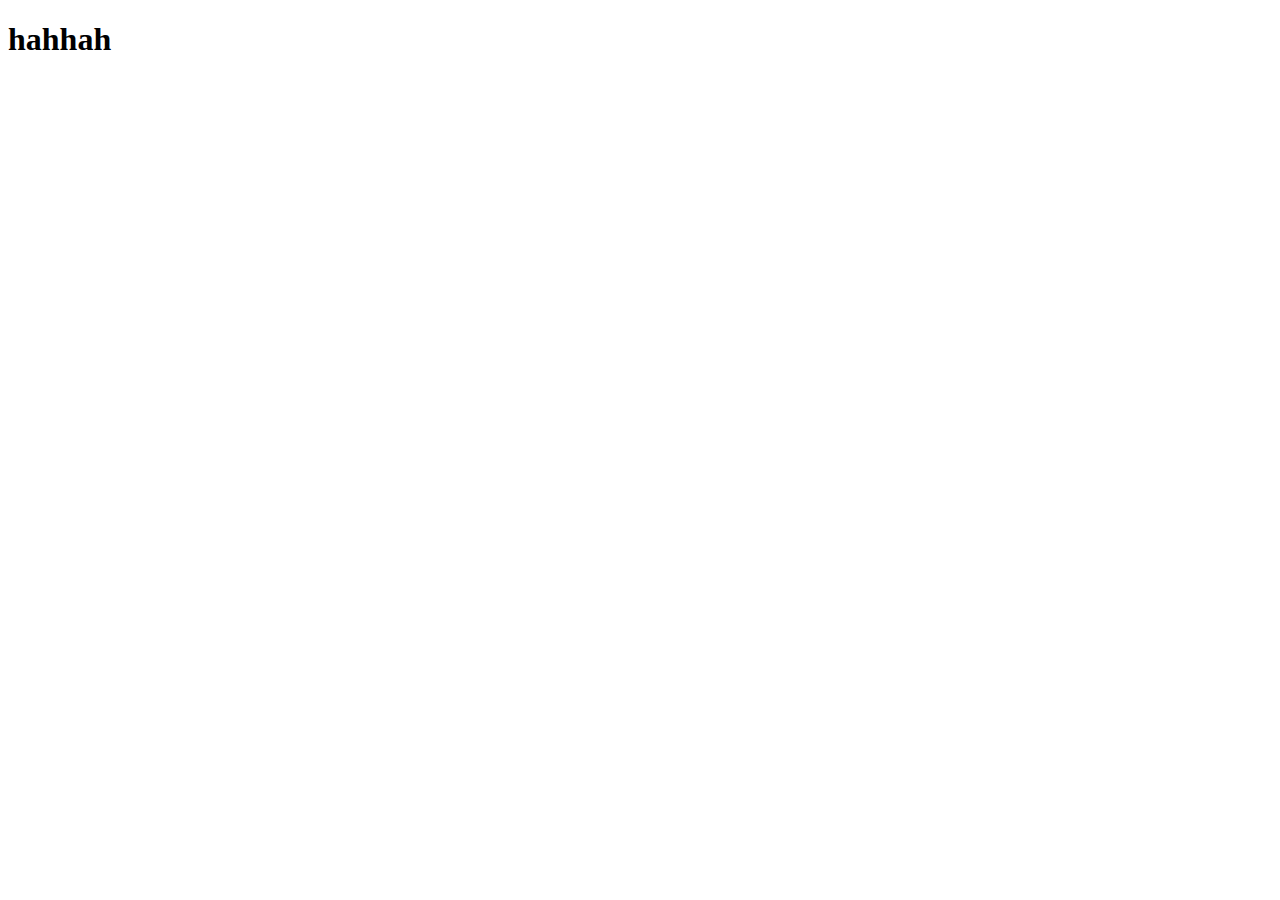
==== home/index.html @ 11b36b68 "完成大事件登录功能一半功能" ====
<!DOCTYPE html>
<html lang="en">
  <head>
    <meta charset="UTF-8" />
    <meta name="viewport" content="width=device-width, initial-scale=1.0" />
    <title>Document</title>
  </head>
  <body>
    <h1>hahhah</h1>
  </body>
</html>
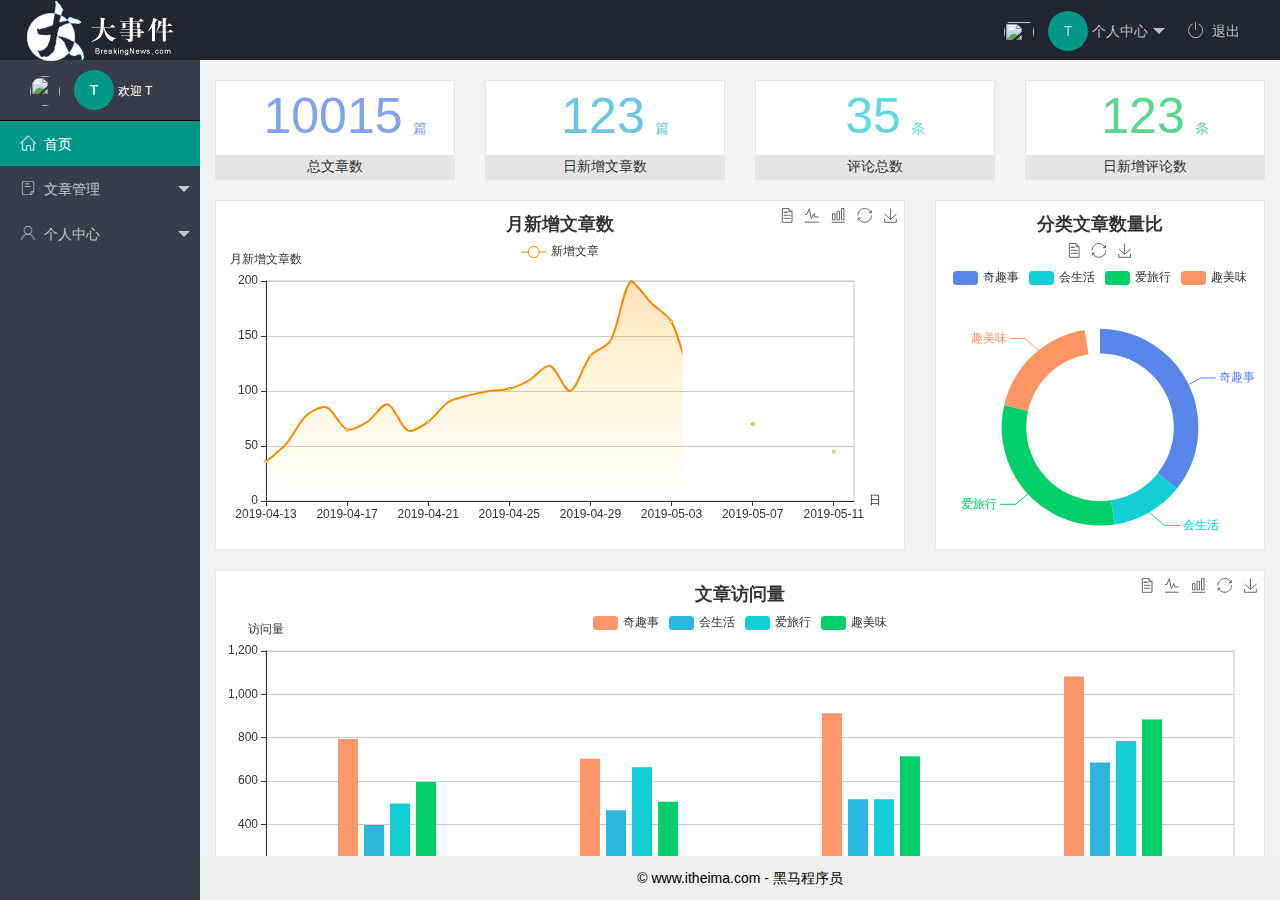
==== commit d4ef65e5: "首页布局完成" ====
--- a/home/index.html
+++ b/home/index.html
@@ -1,11 +1,132 @@
 <!DOCTYPE html>
-<html lang="en">
+<html>
   <head>
-    <meta charset="UTF-8" />
-    <meta name="viewport" content="width=device-width, initial-scale=1.0" />
-    <title>Document</title>
+    <meta charset="utf-8" />
+    <meta
+      name="viewport"
+      content="width=device-width, initial-scale=1, maximum-scale=1"
+    />
+    <title>layout 后台大布局 - Layui</title>
+    <link rel="stylesheet" href="/assets/lib/layui/css/layui.css" />
+    <link rel="stylesheet" href="/assets/fonts/iconfont.css" />
+
+    <link rel="stylesheet" href="/assets/css/index.css" />
   </head>
-  <body>
-    <h1>hahhah</h1>
+  <body class="layui-layout-body">
+    <div class="layui-layout layui-layout-admin">
+      <div class="layui-header">
+        <div class="layui-logo">
+          <img src="/assets/images/logo.png" alt="" />
+        </div>
+        <!-- 头部区域（可配合layui已有的水平导航） -->
+
+        <ul class="layui-nav layui-layout-right">
+          <li class="layui-nav-item">
+            <a href="javascript:;" class="userInfo">
+              <img src="http://t.cn/RCzsdCq" class="layui-nav-img" />
+              <span class="textavatar">T</span>
+              个人中心
+            </a>
+            <dl class="layui-nav-child">
+              <dd><a href="javascript:;">基本资料</a></dd>
+              <dd><a href="javascript:;">更换头像</a></dd>
+              <dd><a href="javascript:;">重置密码</a></dd>
+            </dl>
+          </li>
+          <li class="layui-nav-item">
+            <a href=""><span class="iconfont icon-tuichu"></span>退出</a>
+          </li>
+        </ul>
+      </div>
+
+      <div class="layui-side layui-bg-black">
+        <div class="layui-side-scroll">
+          <!-- 左侧导航区域（可配合layui已有的垂直导航） -->
+          <ul
+            class="layui-nav layui-nav-tree"
+            lay-shrink="all"
+            lay-filter="test"
+          >
+            <div class="userInfo">
+              <img src="http://t.cn/RCzsdCq" class="layui-nav-img" />
+              <span class="textavatar">T</span>
+              <span class="text" id="welcome">欢迎 T</span>
+            </div>
+            <li class="layui-nav-item layui-this">
+              <a href="dashboard.html" target="layBody">
+                <span class="iconfont icon-home"></span>首页</a
+              >
+            </li>
+            <li class="layui-nav-item">
+              <a class="" href="javascript:;">
+                <span class="iconfont icon-16"></span>文章管理</a
+              >
+              <dl class="layui-nav-child">
+                <dd>
+                  <a href="javascript:;"
+                    ><i class="layui-icon layui-icon-app"></i> 文章类别</a
+                  >
+                </dd>
+                <dd>
+                  <a href="javascript:;"
+                    ><i class="layui-icon layui-icon-app"></i> 文章列表</a
+                  >
+                </dd>
+                <dd>
+                  <a href="javascript:;"
+                    ><i class="layui-icon layui-icon-app"></i> 发表文章</a
+                  >
+                </dd>
+              </dl>
+            </li>
+            <li class="layui-nav-item">
+              <a href="javascript:;">
+                <span class="iconfont icon-user"></span>个人中心</a
+              >
+              <dl class="layui-nav-child">
+                <dd>
+                  <a href="javascript:;"
+                    ><i class="layui-icon layui-icon-app"></i>基本资料</a
+                  >
+                </dd>
+                <dd>
+                  <a href="javascript:;"
+                    ><i class="layui-icon layui-icon-app"></i>更换头像</a
+                  >
+                </dd>
+                <dd>
+                  <a href="javascript:;"
+                    ><i class="layui-icon layui-icon-app"></i>重置密码</a
+                  >
+                </dd>
+              </dl>
+            </li>
+          </ul>
+        </div>
+      </div>
+
+      <div class="layui-body">
+        <!-- 内容主体区域 -->
+        <!-- <div style="padding: 15px">内容主体区域</div> -->
+        <iframe
+          width="100%"
+          height="100%"
+          name="layBody"
+          src="/home/dashboard.html"
+          frameborder="0"
+        ></iframe>
+      </div>
+
+      <div class="layui-footer textCenter">
+        <!-- 底部固定区域 -->
+        © www.itheima.com - 黑马程序员
+      </div>
+    </div>
+    <script src="/assets/lib/layui/layui.all.js"></script>
+    <script src="/assets/lib/jquery.js"></script>
+
+    <script src="/assets/js/ajaxConfig.js"></script>
+
+    <script src="/assets/js/index.js"></script>
   </body>
 </html>
--- a/assets/lib/layui/css/layui.css
+++ b/assets/lib/layui/css/layui.css
@@ -0,0 +1,2 @@
+/** layui-v2.5.6 MIT License By https://www.layui.com */
+ .layui-inline,img{display:inline-block;vertical-align:middle}h1,h2,h3,h4,h5,h6{font-weight:400}.layui-edge,.layui-header,.layui-inline,.layui-main{position:relative}.layui-body,.layui-edge,.layui-elip{overflow:hidden}.layui-btn,.layui-edge,.layui-inline,img{vertical-align:middle}.layui-btn,.layui-disabled,.layui-icon,.layui-unselect{-moz-user-select:none;-webkit-user-select:none;-ms-user-select:none}.layui-elip,.layui-form-checkbox span,.layui-form-pane .layui-form-label{text-overflow:ellipsis;white-space:nowrap}.layui-breadcrumb,.layui-tree-btnGroup{visibility:hidden}blockquote,body,button,dd,div,dl,dt,form,h1,h2,h3,h4,h5,h6,input,li,ol,p,pre,td,textarea,th,ul{margin:0;padding:0;-webkit-tap-highlight-color:rgba(0,0,0,0)}a:active,a:hover{outline:0}img{border:none}li{list-style:none}table{border-collapse:collapse;border-spacing:0}h4,h5,h6{font-size:100%}button,input,optgroup,option,select,textarea{font-family:inherit;font-size:inherit;font-style:inherit;font-weight:inherit;outline:0}pre{white-space:pre-wrap;white-space:-moz-pre-wrap;white-space:-pre-wrap;white-space:-o-pre-wrap;word-wrap:break-word}body{line-height:24px;font:14px Helvetica Neue,Helvetica,PingFang SC,Tahoma,Arial,sans-serif}hr{height:1px;margin:10px 0;border:0;clear:both}a{color:#333;text-decoration:none}a:hover{color:#777}a cite{font-style:normal;*cursor:pointer}.layui-border-box,.layui-border-box *{box-sizing:border-box}.layui-box,.layui-box *{box-sizing:content-box}.layui-clear{clear:both;*zoom:1}.layui-clear:after{content:'\20';clear:both;*zoom:1;display:block;height:0}.layui-inline{*display:inline;*zoom:1}.layui-edge{display:inline-block;width:0;height:0;border-width:6px;border-style:dashed;border-color:transparent}.layui-edge-top{top:-4px;border-bottom-color:#999;border-bottom-style:solid}.layui-edge-right{border-left-color:#999;border-left-style:solid}.layui-edge-bottom{top:2px;border-top-color:#999;border-top-style:solid}.layui-edge-left{border-right-color:#999;border-right-style:solid}.layui-disabled,.layui-disabled:hover{color:#d2d2d2!important;cursor:not-allowed!important}.layui-circle{border-radius:100%}.layui-show{display:block!important}.layui-hide{display:none!important}@font-face{font-family:layui-icon;src:url(../font/iconfont.eot?v=256);src:url(../font/iconfont.eot?v=256#iefix) format('embedded-opentype'),url(../font/iconfont.woff2?v=256) format('woff2'),url(../font/iconfont.woff?v=256) format('woff'),url(../font/iconfont.ttf?v=256) format('truetype'),url(../font/iconfont.svg?v=256#layui-icon) format('svg')}.layui-icon{font-family:layui-icon!important;font-size:16px;font-style:normal;-webkit-font-smoothing:antialiased;-moz-osx-font-smoothing:grayscale}.layui-icon-reply-fill:before{content:"\e611"}.layui-icon-set-fill:before{content:"\e614"}.layui-icon-menu-fill:before{content:"\e60f"}.layui-icon-search:before{content:"\e615"}.layui-icon-share:before{content:"\e641"}.layui-icon-set-sm:before{content:"\e620"}.layui-icon-engine:before{content:"\e628"}.layui-icon-close:before{content:"\1006"}.layui-icon-close-fill:before{content:"\1007"}.layui-icon-chart-screen:before{content:"\e629"}.layui-icon-star:before{content:"\e600"}.layui-icon-circle-dot:before{content:"\e617"}.layui-icon-chat:before{content:"\e606"}.layui-icon-release:before{content:"\e609"}.layui-icon-list:before{content:"\e60a"}.layui-icon-chart:before{content:"\e62c"}.layui-icon-ok-circle:before{content:"\1005"}.layui-icon-layim-theme:before{content:"\e61b"}.layui-icon-table:before{content:"\e62d"}.layui-icon-right:before{content:"\e602"}.layui-icon-left:before{content:"\e603"}.layui-icon-cart-simple:before{content:"\e698"}.layui-icon-face-cry:before{content:"\e69c"}.layui-icon-face-smile:before{content:"\e6af"}.layui-icon-survey:before{content:"\e6b2"}.layui-icon-tree:before{content:"\e62e"}.layui-icon-ie:before{content:"\e7bb"}.layui-icon-upload-circle:before{content:"\e62f"}.layui-icon-add-circle:before{content:"\e61f"}.layui-icon-download-circle:before{content:"\e601"}.layui-icon-templeate-1:before{content:"\e630"}.layui-icon-util:before{content:"\e631"}.layui-icon-face-surprised:before{content:"\e664"}.layui-icon-edit:before{content:"\e642"}.layui-icon-speaker:before{content:"\e645"}.layui-icon-down:before{content:"\e61a"}.layui-icon-file:before{content:"\e621"}.layui-icon-layouts:before{content:"\e632"}.layui-icon-rate-half:before{content:"\e6c9"}.layui-icon-add-circle-fine:before{content:"\e608"}.layui-icon-prev-circle:before{content:"\e633"}.layui-icon-read:before{content:"\e705"}.layui-icon-404:before{content:"\e61c"}.layui-icon-carousel:before{content:"\e634"}.layui-icon-help:before{content:"\e607"}.layui-icon-code-circle:before{content:"\e635"}.layui-icon-windows:before{content:"\e67f"}.layui-icon-water:before{content:"\e636"}.layui-icon-username:before{content:"\e66f"}.layui-icon-find-fill:before{content:"\e670"}.layui-icon-about:before{content:"\e60b"}.layui-icon-location:before{content:"\e715"}.layui-icon-up:before{content:"\e619"}.layui-icon-pause:before{content:"\e651"}.layui-icon-date:before{content:"\e637"}.layui-icon-layim-uploadfile:before{content:"\e61d"}.layui-icon-delete:before{content:"\e640"}.layui-icon-play:before{content:"\e652"}.layui-icon-top:before{content:"\e604"}.layui-icon-firefox:before{content:"\e686"}.layui-icon-friends:before{content:"\e612"}.layui-icon-refresh-3:before{content:"\e9aa"}.layui-icon-ok:before{content:"\e605"}.layui-icon-layer:before{content:"\e638"}.layui-icon-face-smile-fine:before{content:"\e60c"}.layui-icon-dollar:before{content:"\e659"}.layui-icon-group:before{content:"\e613"}.layui-icon-layim-download:before{content:"\e61e"}.layui-icon-picture-fine:before{content:"\e60d"}.layui-icon-link:before{content:"\e64c"}.layui-icon-diamond:before{content:"\e735"}.layui-icon-log:before{content:"\e60e"}.layui-icon-key:before{content:"\e683"}.layui-icon-rate-solid:before{content:"\e67a"}.layui-icon-fonts-del:before{content:"\e64f"}.layui-icon-unlink:before{content:"\e64d"}.layui-icon-fonts-clear:before{content:"\e639"}.layui-icon-triangle-r:before{content:"\e623"}.layui-icon-circle:before{content:"\e63f"}.layui-icon-radio:before{content:"\e643"}.layui-icon-align-center:before{content:"\e647"}.layui-icon-align-right:before{content:"\e648"}.layui-icon-align-left:before{content:"\e649"}.layui-icon-loading-1:before{content:"\e63e"}.layui-icon-return:before{content:"\e65c"}.layui-icon-fonts-strong:before{content:"\e62b"}.layui-icon-upload:before{content:"\e67c"}.layui-icon-dialogue:before{content:"\e63a"}.layui-icon-video:before{content:"\e6ed"}.layui-icon-headset:before{content:"\e6fc"}.layui-icon-cellphone-fine:before{content:"\e63b"}.layui-icon-add-1:before{content:"\e654"}.layui-icon-face-smile-b:before{content:"\e650"}.layui-icon-fonts-html:before{content:"\e64b"}.layui-icon-screen-full:before{content:"\e622"}.layui-icon-form:before{content:"\e63c"}.layui-icon-cart:before{content:"\e657"}.layui-icon-camera-fill:before{content:"\e65d"}.layui-icon-tabs:before{content:"\e62a"}.layui-icon-heart-fill:before{content:"\e68f"}.layui-icon-fonts-code:before{content:"\e64e"}.layui-icon-ios:before{content:"\e680"}.layui-icon-at:before{content:"\e687"}.layui-icon-fire:before{content:"\e756"}.layui-icon-set:before{content:"\e716"}.layui-icon-fonts-u:before{content:"\e646"}.layui-icon-triangle-d:before{content:"\e625"}.layui-icon-tips:before{content:"\e702"}.layui-icon-picture:before{content:"\e64a"}.layui-icon-more-vertical:before{content:"\e671"}.layui-icon-bluetooth:before{content:"\e689"}.layui-icon-flag:before{content:"\e66c"}.layui-icon-loading:before{content:"\e63d"}.layui-icon-fonts-i:before{content:"\e644"}.layui-icon-refresh-1:before{content:"\e666"}.layui-icon-rmb:before{content:"\e65e"}.layui-icon-addition:before{content:"\e624"}.layui-icon-home:before{content:"\e68e"}.layui-icon-time:before{content:"\e68d"}.layui-icon-user:before{content:"\e770"}.layui-icon-notice:before{content:"\e667"}.layui-icon-chrome:before{content:"\e68a"}.layui-icon-edge:before{content:"\e68b"}.layui-icon-login-weibo:before{content:"\e675"}.layui-icon-voice:before{content:"\e688"}.layui-icon-upload-drag:before{content:"\e681"}.layui-icon-login-qq:before{content:"\e676"}.layui-icon-snowflake:before{content:"\e6b1"}.layui-icon-heart:before{content:"\e68c"}.layui-icon-logout:before{content:"\e682"}.layui-icon-file-b:before{content:"\e655"}.layui-icon-template:before{content:"\e663"}.layui-icon-transfer:before{content:"\e691"}.layui-icon-auz:before{content:"\e672"}.layui-icon-console:before{content:"\e665"}.layui-icon-app:before{content:"\e653"}.layui-icon-prev:before{content:"\e65a"}.layui-icon-website:before{content:"\e7ae"}.layui-icon-next:before{content:"\e65b"}.layui-icon-component:before{content:"\e857"}.layui-icon-android:before{content:"\e684"}.layui-icon-more:before{content:"\e65f"}.layui-icon-login-wechat:before{content:"\e677"}.layui-icon-shrink-right:before{content:"\e668"}.layui-icon-spread-left:before{content:"\e66b"}.layui-icon-camera:before{content:"\e660"}.layui-icon-note:before{content:"\e66e"}.layui-icon-refresh:before{content:"\e669"}.layui-icon-female:before{content:"\e661"}.layui-icon-male:before{content:"\e662"}.layui-icon-screen-restore:before{content:"\e758"}.layui-icon-password:before{content:"\e673"}.layui-icon-senior:before{content:"\e674"}.layui-icon-theme:before{content:"\e66a"}.layui-icon-tread:before{content:"\e6c5"}.layui-icon-praise:before{content:"\e6c6"}.layui-icon-star-fill:before{content:"\e658"}.layui-icon-rate:before{content:"\e67b"}.layui-icon-template-1:before{content:"\e656"}.layui-icon-vercode:before{content:"\e679"}.layui-icon-service:before{content:"\e626"}.layui-icon-cellphone:before{content:"\e678"}.layui-icon-print:before{content:"\e66d"}.layui-icon-cols:before{content:"\e610"}.layui-icon-wifi:before{content:"\e7e0"}.layui-icon-export:before{content:"\e67d"}.layui-icon-rss:before{content:"\e808"}.layui-icon-slider:before{content:"\e714"}.layui-icon-email:before{content:"\e618"}.layui-icon-subtraction:before{content:"\e67e"}.layui-icon-mike:before{content:"\e6dc"}.layui-icon-light:before{content:"\e748"}.layui-icon-gift:before{content:"\e627"}.layui-icon-mute:before{content:"\e685"}.layui-icon-reduce-circle:before{content:"\e616"}.layui-icon-music:before{content:"\e690"}.layui-main{width:1140px;margin:0 auto}.layui-header{z-index:1000;height:60px}.layui-header a:hover{transition:all .5s;-webkit-transition:all .5s}.layui-side{position:fixed;left:0;top:0;bottom:0;z-index:999;width:200px;overflow-x:hidden}.layui-side-scroll{position:relative;width:220px;height:100%;overflow-x:hidden}.layui-body{position:absolute;left:200px;right:0;top:0;bottom:0;z-index:998;width:auto;overflow-y:auto;box-sizing:border-box}.layui-layout-body{overflow:hidden}.layui-layout-admin .layui-header{background-color:#23262E}.layui-layout-admin .layui-side{top:60px;width:200px;overflow-x:hidden}.layui-layout-admin .layui-body{position:fixed;top:60px;bottom:44px}.layui-layout-admin .layui-main{width:auto;margin:0 15px}.layui-layout-admin .layui-footer{position:fixed;left:200px;right:0;bottom:0;height:44px;line-height:44px;padding:0 15px;background-color:#eee}.layui-layout-admin .layui-logo{position:absolute;left:0;top:0;width:200px;height:100%;line-height:60px;text-align:center;color:#009688;font-size:16px}.layui-layout-admin .layui-header .layui-nav{background:0 0}.layui-layout-left{position:absolute!important;left:200px;top:0}.layui-layout-right{position:absolute!important;right:0;top:0}.layui-container{position:relative;margin:0 auto;padding:0 15px;box-sizing:border-box}.layui-fluid{position:relative;margin:0 auto;padding:0 15px}.layui-row:after,.layui-row:before{content:'';display:block;clear:both}.layui-col-lg1,.layui-col-lg10,.layui-col-lg11,.layui-col-lg12,.layui-col-lg2,.layui-col-lg3,.layui-col-lg4,.layui-col-lg5,.layui-col-lg6,.layui-col-lg7,.layui-col-lg8,.layui-col-lg9,.layui-col-md1,.layui-col-md10,.layui-col-md11,.layui-col-md12,.layui-col-md2,.layui-col-md3,.layui-col-md4,.layui-col-md5,.layui-col-md6,.layui-col-md7,.layui-col-md8,.layui-col-md9,.layui-col-sm1,.layui-col-sm10,.layui-col-sm11,.layui-col-sm12,.layui-col-sm2,.layui-col-sm3,.layui-col-sm4,.layui-col-sm5,.layui-col-sm6,.layui-col-sm7,.layui-col-sm8,.layui-col-sm9,.layui-col-xs1,.layui-col-xs10,.layui-col-xs11,.layui-col-xs12,.layui-col-xs2,.layui-col-xs3,.layui-col-xs4,.layui-col-xs5,.layui-col-xs6,.layui-col-xs7,.layui-col-xs8,.layui-col-xs9{position:relative;display:block;box-sizing:border-box}.layui-col-xs1,.layui-col-xs10,.layui-col-xs11,.layui-col-xs12,.layui-col-xs2,.layui-col-xs3,.layui-col-xs4,.layui-col-xs5,.layui-col-xs6,.layui-col-xs7,.layui-col-xs8,.layui-col-xs9{float:left}.layui-col-xs1{width:8.33333333%}.layui-col-xs2{width:16.66666667%}.layui-col-xs3{width:25%}.layui-col-xs4{width:33.33333333%}.layui-col-xs5{width:41.66666667%}.layui-col-xs6{width:50%}.layui-col-xs7{width:58.33333333%}.layui-col-xs8{width:66.66666667%}.layui-col-xs9{width:75%}.layui-col-xs10{width:83.33333333%}.layui-col-xs11{width:91.66666667%}.layui-col-xs12{width:100%}.layui-col-xs-offset1{margin-left:8.33333333%}.layui-col-xs-offset2{margin-left:16.66666667%}.layui-col-xs-offset3{margin-left:25%}.layui-col-xs-offset4{margin-left:33.33333333%}.layui-col-xs-offset5{margin-left:41.66666667%}.layui-col-xs-offset6{margin-left:50%}.layui-col-xs-offset7{margin-left:58.33333333%}.layui-col-xs-offset8{margin-left:66.66666667%}.layui-col-xs-offset9{margin-left:75%}.layui-col-xs-offset10{margin-left:83.33333333%}.layui-col-xs-offset11{margin-left:91.66666667%}.layui-col-xs-offset12{margin-left:100%}@media screen and (max-width:768px){.layui-hide-xs{display:none!important}.layui-show-xs-block{display:block!important}.layui-show-xs-inline{display:inline!important}.layui-show-xs-inline-block{display:inline-block!important}}@media screen and (min-width:768px){.layui-container{width:750px}.layui-hide-sm{display:none!important}.layui-show-sm-block{display:block!important}.layui-show-sm-inline{display:inline!important}.layui-show-sm-inline-block{display:inline-block!important}.layui-col-sm1,.layui-col-sm10,.layui-col-sm11,.layui-col-sm12,.layui-col-sm2,.layui-col-sm3,.layui-col-sm4,.layui-col-sm5,.layui-col-sm6,.layui-col-sm7,.layui-col-sm8,.layui-col-sm9{float:left}.layui-col-sm1{width:8.33333333%}.layui-col-sm2{width:16.66666667%}.layui-col-sm3{width:25%}.layui-col-sm4{width:33.33333333%}.layui-col-sm5{width:41.66666667%}.layui-col-sm6{width:50%}.layui-col-sm7{width:58.33333333%}.layui-col-sm8{width:66.66666667%}.layui-col-sm9{width:75%}.layui-col-sm10{width:83.33333333%}.layui-col-sm11{width:91.66666667%}.layui-col-sm12{width:100%}.layui-col-sm-offset1{margin-left:8.33333333%}.layui-col-sm-offset2{margin-left:16.66666667%}.layui-col-sm-offset3{margin-left:25%}.layui-col-sm-offset4{margin-left:33.33333333%}.layui-col-sm-offset5{margin-left:41.66666667%}.layui-col-sm-offset6{margin-left:50%}.layui-col-sm-offset7{margin-left:58.33333333%}.layui-col-sm-offset8{margin-left:66.66666667%}.layui-col-sm-offset9{margin-left:75%}.layui-col-sm-offset10{margin-left:83.33333333%}.layui-col-sm-offset11{margin-left:91.66666667%}.layui-col-sm-offset12{margin-left:100%}}@media screen and (min-width:992px){.layui-container{width:970px}.layui-hide-md{display:none!important}.layui-show-md-block{display:block!important}.layui-show-md-inline{display:inline!important}.layui-show-md-inline-block{display:inline-block!important}.layui-col-md1,.layui-col-md10,.layui-col-md11,.layui-col-md12,.layui-col-md2,.layui-col-md3,.layui-col-md4,.layui-col-md5,.layui-col-md6,.layui-col-md7,.layui-col-md8,.layui-col-md9{float:left}.layui-col-md1{width:8.33333333%}.layui-col-md2{width:16.66666667%}.layui-col-md3{width:25%}.layui-col-md4{width:33.33333333%}.layui-col-md5{width:41.66666667%}.layui-col-md6{width:50%}.layui-col-md7{width:58.33333333%}.layui-col-md8{width:66.66666667%}.layui-col-md9{width:75%}.layui-col-md10{width:83.33333333%}.layui-col-md11{width:91.66666667%}.layui-col-md12{width:100%}.layui-col-md-offset1{margin-left:8.33333333%}.layui-col-md-offset2{margin-left:16.66666667%}.layui-col-md-offset3{margin-left:25%}.layui-col-md-offset4{margin-left:33.33333333%}.layui-col-md-offset5{margin-left:41.66666667%}.layui-col-md-offset6{margin-left:50%}.layui-col-md-offset7{margin-left:58.33333333%}.layui-col-md-offset8{margin-left:66.66666667%}.layui-col-md-offset9{margin-left:75%}.layui-col-md-offset10{margin-left:83.33333333%}.layui-col-md-offset11{margin-left:91.66666667%}.layui-col-md-offset12{margin-left:100%}}@media screen and (min-width:1200px){.layui-container{width:1170px}.layui-hide-lg{display:none!important}.layui-show-lg-block{display:block!important}.layui-show-lg-inline{display:inline!important}.layui-show-lg-inline-block{display:inline-block!important}.layui-col-lg1,.layui-col-lg10,.layui-col-lg11,.layui-col-lg12,.layui-col-lg2,.layui-col-lg3,.layui-col-lg4,.layui-col-lg5,.layui-col-lg6,.layui-col-lg7,.layui-col-lg8,.layui-col-lg9{float:left}.layui-col-lg1{width:8.33333333%}.layui-col-lg2{width:16.66666667%}.layui-col-lg3{width:25%}.layui-col-lg4{width:33.33333333%}.layui-col-lg5{width:41.66666667%}.layui-col-lg6{width:50%}.layui-col-lg7{width:58.33333333%}.layui-col-lg8{width:66.66666667%}.layui-col-lg9{width:75%}.layui-col-lg10{width:83.33333333%}.layui-col-lg11{width:91.66666667%}.layui-col-lg12{width:100%}.layui-col-lg-offset1{margin-left:8.33333333%}.layui-col-lg-offset2{margin-left:16.66666667%}.layui-col-lg-offset3{margin-left:25%}.layui-col-lg-offset4{margin-left:33.33333333%}.layui-col-lg-offset5{margin-left:41.66666667%}.layui-col-lg-offset6{margin-left:50%}.layui-col-lg-offset7{margin-left:58.33333333%}.layui-col-lg-offset8{margin-left:66.66666667%}.layui-col-lg-offset9{margin-left:75%}.layui-col-lg-offset10{margin-left:83.33333333%}.layui-col-lg-offset11{margin-left:91.66666667%}.layui-col-lg-offset12{margin-left:100%}}.layui-col-space1{margin:-.5px}.layui-col-space1>*{padding:.5px}.layui-col-space2{margin:-1px}.layui-col-space2>*{padding:1px}.layui-col-space4{margin:-2px}.layui-col-space4>*{padding:2px}.layui-col-space5{margin:-2.5px}.layui-col-space5>*{padding:2.5px}.layui-col-space6{margin:-3px}.layui-col-space6>*{padding:3px}.layui-col-space8{margin:-4px}.layui-col-space8>*{padding:4px}.layui-col-space10{margin:-5px}.layui-col-space10>*{padding:5px}.layui-col-space12{margin:-6px}.layui-col-space12>*{padding:6px}.layui-col-space14{margin:-7px}.layui-col-space14>*{padding:7px}.layui-col-space15{margin:-7.5px}.layui-col-space15>*{padding:7.5px}.layui-col-space16{margin:-8px}.layui-col-space16>*{padding:8px}.layui-col-space18{margin:-9px}.layui-col-space18>*{padding:9px}.layui-col-space20{margin:-10px}.layui-col-space20>*{padding:10px}.layui-col-space22{margin:-11px}.layui-col-space22>*{padding:11px}.layui-col-space24{margin:-12px}.layui-col-space24>*{padding:12px}.layui-col-space25{margin:-12.5px}.layui-col-space25>*{padding:12.5px}.layui-col-space26{margin:-13px}.layui-col-space26>*{padding:13px}.layui-col-space28{margin:-14px}.layui-col-space28>*{padding:14px}.layui-col-space30{margin:-15px}.layui-col-space30>*{padding:15px}.layui-btn,.layui-input,.layui-select,.layui-textarea,.layui-upload-button{outline:0;-webkit-appearance:none;transition:all .3s;-webkit-transition:all .3s;box-sizing:border-box}.layui-elem-quote{margin-bottom:10px;padding:15px;line-height:22px;border-left:5px solid #009688;border-radius:0 2px 2px 0;background-color:#f2f2f2}.layui-quote-nm{border-style:solid;border-width:1px 1px 1px 5px;background:0 0}.layui-elem-field{margin-bottom:10px;padding:0;border-width:1px;border-style:solid}.layui-elem-field legend{margin-left:20px;padding:0 10px;font-size:20px;font-weight:300}.layui-field-title{margin:10px 0 20px;border-width:1px 0 0}.layui-field-box{padding:10px 15px}.layui-field-title .layui-field-box{padding:10px 0}.layui-progress{position:relative;height:6px;border-radius:20px;background-color:#e2e2e2}.layui-progress-bar{position:absolute;left:0;top:0;width:0;max-width:100%;height:6px;border-radius:20px;text-align:right;background-color:#5FB878;transition:all .3s;-webkit-transition:all .3s}.layui-progress-big,.layui-progress-big .layui-progress-bar{height:18px;line-height:18px}.layui-progress-text{position:relative;top:-20px;line-height:18px;font-size:12px;color:#666}.layui-progress-big .layui-progress-text{position:static;padding:0 10px;color:#fff}.layui-collapse{border-width:1px;border-style:solid;border-radius:2px}.layui-colla-content,.layui-colla-item{border-top-width:1px;border-top-style:solid}.layui-colla-item:first-child{border-top:none}.layui-colla-title{position:relative;height:42px;line-height:42px;padding:0 15px 0 35px;color:#333;background-color:#f2f2f2;cursor:pointer;font-size:14px;overflow:hidden}.layui-colla-content{display:none;padding:10px 15px;line-height:22px;color:#666}.layui-colla-icon{position:absolute;left:15px;top:0;font-size:14px}.layui-card{margin-bottom:15px;border-radius:2px;background-color:#fff;box-shadow:0 1px 2px 0 rgba(0,0,0,.05)}.layui-card:last-child{margin-bottom:0}.layui-card-header{position:relative;height:42px;line-height:42px;padding:0 15px;border-bottom:1px solid #f6f6f6;color:#333;border-radius:2px 2px 0 0;font-size:14px}.layui-bg-black,.layui-bg-blue,.layui-bg-cyan,.layui-bg-green,.layui-bg-orange,.layui-bg-red{color:#fff!important}.layui-card-body{position:relative;padding:10px 15px;line-height:24px}.layui-card-body[pad15]{padding:15px}.layui-card-body[pad20]{padding:20px}.layui-card-body .layui-table{margin:5px 0}.layui-card .layui-tab{margin:0}.layui-panel-window{position:relative;padding:15px;border-radius:0;border-top:5px solid #E6E6E6;background-color:#fff}.layui-auxiliar-moving{position:fixed;left:0;right:0;top:0;bottom:0;width:100%;height:100%;background:0 0;z-index:9999999999}.layui-form-label,.layui-form-mid,.layui-form-select,.layui-input-block,.layui-input-inline,.layui-textarea{position:relative}.layui-bg-red{background-color:#FF5722!important}.layui-bg-orange{background-color:#FFB800!important}.layui-bg-green{background-color:#009688!important}.layui-bg-cyan{background-color:#2F4056!important}.layui-bg-blue{background-color:#1E9FFF!important}.layui-bg-black{background-color:#393D49!important}.layui-bg-gray{background-color:#eee!important;color:#666!important}.layui-badge-rim,.layui-colla-content,.layui-colla-item,.layui-collapse,.layui-elem-field,.layui-form-pane .layui-form-item[pane],.layui-form-pane .layui-form-label,.layui-input,.layui-layedit,.layui-layedit-tool,.layui-quote-nm,.layui-select,.layui-tab-bar,.layui-tab-card,.layui-tab-title,.layui-tab-title .layui-this:after,.layui-textarea{border-color:#e6e6e6}.layui-timeline-item:before,hr{background-color:#e6e6e6}.layui-text{line-height:22px;font-size:14px;color:#666}.layui-text h1,.layui-text h2,.layui-text h3{font-weight:500;color:#333}.layui-text h1{font-size:30px}.layui-text h2{font-size:24px}.layui-text h3{font-size:18px}.layui-text a:not(.layui-btn){color:#01AAED}.layui-text a:not(.layui-btn):hover{text-decoration:underline}.layui-text ul{padding:5px 0 5px 15px}.layui-text ul li{margin-top:5px;list-style-type:disc}.layui-text em,.layui-word-aux{color:#999!important;padding:0 5px!important}.layui-btn{display:inline-block;height:38px;line-height:38px;padding:0 18px;background-color:#009688;color:#fff;white-space:nowrap;text-align:center;font-size:14px;border:none;border-radius:2px;cursor:pointer}.layui-btn:hover{opacity:.8;filter:alpha(opacity=80);color:#fff}.layui-btn:active{opacity:1;filter:alpha(opacity=100)}.layui-btn+.layui-btn{margin-left:10px}.layui-btn-container{font-size:0}.layui-btn-container .layui-btn{margin-right:10px;margin-bottom:10px}.layui-btn-container .layui-btn+.layui-btn{margin-left:0}.layui-table .layui-btn-container .layui-btn{margin-bottom:9px}.layui-btn-radius{border-radius:100px}.layui-btn .layui-icon{margin-right:3px;font-size:18px;vertical-align:bottom;vertical-align:middle\9}.layui-btn-primary{border:1px solid #C9C9C9;background-color:#fff;color:#555}.layui-btn-primary:hover{border-color:#009688;color:#333}.layui-btn-normal{background-color:#1E9FFF}.layui-btn-warm{background-color:#FFB800}.layui-btn-danger{background-color:#FF5722}.layui-btn-checked{background-color:#5FB878}.layui-btn-disabled,.layui-btn-disabled:active,.layui-btn-disabled:hover{border:1px solid #e6e6e6;background-color:#FBFBFB;color:#C9C9C9;cursor:not-allowed;opacity:1}.layui-btn-lg{height:44px;line-height:44px;padding:0 25px;font-size:16px}.layui-btn-sm{height:30px;line-height:30px;padding:0 10px;font-size:12px}.layui-btn-sm i{font-size:16px!important}.layui-btn-xs{height:22px;line-height:22px;padding:0 5px;font-size:12px}.layui-btn-xs i{font-size:14px!important}.layui-btn-group{display:inline-block;vertical-align:middle;font-size:0}.layui-btn-group .layui-btn{margin-left:0!important;margin-right:0!important;border-left:1px solid rgba(255,255,255,.5);border-radius:0}.layui-btn-group .layui-btn-primary{border-left:none}.layui-btn-group .layui-btn-primary:hover{border-color:#C9C9C9;color:#009688}.layui-btn-group .layui-btn:first-child{border-left:none;border-radius:2px 0 0 2px}.layui-btn-group .layui-btn-primary:first-child{border-left:1px solid #c9c9c9}.layui-btn-group .layui-btn:last-child{border-radius:0 2px 2px 0}.layui-btn-group .layui-btn+.layui-btn{margin-left:0}.layui-btn-group+.layui-btn-group{margin-left:10px}.layui-btn-fluid{width:100%}.layui-input,.layui-select,.layui-textarea{height:38px;line-height:1.3;line-height:38px\9;border-width:1px;border-style:solid;background-color:#fff;border-radius:2px}.layui-input::-webkit-input-placeholder,.layui-select::-webkit-input-placeholder,.layui-textarea::-webkit-input-placeholder{line-height:1.3}.layui-input,.layui-textarea{display:block;width:100%;padding-left:10px}.layui-input:hover,.layui-textarea:hover{border-color:#D2D2D2!important}.layui-input:focus,.layui-textarea:focus{border-color:#C9C9C9!important}.layui-textarea{min-height:100px;height:auto;line-height:20px;padding:6px 10px;resize:vertical}.layui-select{padding:0 10px}.layui-form input[type=checkbox],.layui-form input[type=radio],.layui-form select{display:none}.layui-form [lay-ignore]{display:initial}.layui-form-item{margin-bottom:15px;clear:both;*zoom:1}.layui-form-item:after{content:'\20';clear:both;*zoom:1;display:block;height:0}.layui-form-label{float:left;display:block;padding:9px 15px;width:80px;font-weight:400;line-height:20px;text-align:right}.layui-form-label-col{display:block;float:none;padding:9px 0;line-height:20px;text-align:left}.layui-form-item .layui-inline{margin-bottom:5px;margin-right:10px}.layui-input-block{margin-left:110px;min-height:36px}.layui-input-inline{display:inline-block;vertical-align:middle}.layui-form-item .layui-input-inline{float:left;width:190px;margin-right:10px}.layui-form-text .layui-input-inline{width:auto}.layui-form-mid{float:left;display:block;padding:9px 0!important;line-height:20px;margin-right:10px}.layui-form-danger+.layui-form-select .layui-input,.layui-form-danger:focus{border-color:#FF5722!important}.layui-form-select .layui-input{padding-right:30px;cursor:pointer}.layui-form-select .layui-edge{position:absolute;right:10px;top:50%;margin-top:-3px;cursor:pointer;border-width:6px;border-top-color:#c2c2c2;border-top-style:solid;transition:all .3s;-webkit-transition:all .3s}.layui-form-select dl{display:none;position:absolute;left:0;top:42px;padding:5px 0;z-index:899;min-width:100%;border:1px solid #d2d2d2;max-height:300px;overflow-y:auto;background-color:#fff;border-radius:2px;box-shadow:0 2px 4px rgba(0,0,0,.12);box-sizing:border-box}.layui-form-select dl dd,.layui-form-select dl dt{padding:0 10px;line-height:36px;white-space:nowrap;overflow:hidden;text-overflow:ellipsis}.layui-form-select dl dt{font-size:12px;color:#999}.layui-form-select dl dd{cursor:pointer}.layui-form-select dl dd:hover{background-color:#f2f2f2;-webkit-transition:.5s all;transition:.5s all}.layui-form-select .layui-select-group dd{padding-left:20px}.layui-form-select dl dd.layui-select-tips{padding-left:10px!important;color:#999}.layui-form-select dl dd.layui-this{background-color:#5FB878;color:#fff}.layui-form-checkbox,.layui-form-select dl dd.layui-disabled{background-color:#fff}.layui-form-selected dl{display:block}.layui-form-checkbox,.layui-form-checkbox *,.layui-form-switch{display:inline-block;vertical-align:middle}.layui-form-selected .layui-edge{margin-top:-9px;-webkit-transform:rotate(180deg);transform:rotate(180deg);margin-top:-3px\9}:root .layui-form-selected .layui-edge{margin-top:-9px\0/IE9}.layui-form-selectup dl{top:auto;bottom:42px}.layui-select-none{margin:5px 0;text-align:center;color:#999}.layui-select-disabled .layui-disabled{border-color:#eee!important}.layui-select-disabled .layui-edge{border-top-color:#d2d2d2}.layui-form-checkbox{position:relative;height:30px;line-height:30px;margin-right:10px;padding-right:30px;cursor:pointer;font-size:0;-webkit-transition:.1s linear;transition:.1s linear;box-sizing:border-box}.layui-form-checkbox span{padding:0 10px;height:100%;font-size:14px;border-radius:2px 0 0 2px;background-color:#d2d2d2;color:#fff;overflow:hidden}.layui-form-checkbox:hover span{background-color:#c2c2c2}.layui-form-checkbox i{position:absolute;right:0;top:0;width:30px;height:28px;border:1px solid #d2d2d2;border-left:none;border-radius:0 2px 2px 0;color:#fff;font-size:20px;text-align:center}.layui-form-checkbox:hover i{border-color:#c2c2c2;color:#c2c2c2}.layui-form-checked,.layui-form-checked:hover{border-color:#5FB878}.layui-form-checked span,.layui-form-checked:hover span{background-color:#5FB878}.layui-form-checked i,.layui-form-checked:hover i{color:#5FB878}.layui-form-item .layui-form-checkbox{margin-top:4px}.layui-form-checkbox[lay-skin=primary]{height:auto!important;line-height:normal!important;min-width:18px;min-height:18px;border:none!important;margin-right:0;padding-left:28px;padding-right:0;background:0 0}.layui-form-checkbox[lay-skin=primary] span{padding-left:0;padding-right:15px;line-height:18px;background:0 0;color:#666}.layui-form-checkbox[lay-skin=primary] i{right:auto;left:0;width:16px;height:16px;line-height:16px;border:1px solid #d2d2d2;font-size:12px;border-radius:2px;background-color:#fff;-webkit-transition:.1s linear;transition:.1s linear}.layui-form-checkbox[lay-skin=primary]:hover i{border-color:#5FB878;color:#fff}.layui-form-checked[lay-skin=primary] i{border-color:#5FB878!important;background-color:#5FB878;color:#fff}.layui-checkbox-disbaled[lay-skin=primary] span{background:0 0!important;color:#c2c2c2}.layui-checkbox-disbaled[lay-skin=primary]:hover i{border-color:#d2d2d2}.layui-form-item .layui-form-checkbox[lay-skin=primary]{margin-top:10px}.layui-form-switch{position:relative;height:22px;line-height:22px;min-width:35px;padding:0 5px;margin-top:8px;border:1px solid #d2d2d2;border-radius:20px;cursor:pointer;background-color:#fff;-webkit-transition:.1s linear;transition:.1s linear}.layui-form-switch i{position:absolute;left:5px;top:3px;width:16px;height:16px;border-radius:20px;background-color:#d2d2d2;-webkit-transition:.1s linear;transition:.1s linear}.layui-form-switch em{position:relative;top:0;width:25px;margin-left:21px;padding:0!important;text-align:center!important;color:#999!important;font-style:normal!important;font-size:12px}.layui-form-onswitch{border-color:#5FB878;background-color:#5FB878}.layui-checkbox-disbaled,.layui-checkbox-disbaled i{border-color:#e2e2e2!important}.layui-form-onswitch i{left:100%;margin-left:-21px;background-color:#fff}.layui-form-onswitch em{margin-left:5px;margin-right:21px;color:#fff!important}.layui-checkbox-disbaled span{background-color:#e2e2e2!important}.layui-checkbox-disbaled:hover i{color:#fff!important}[lay-radio]{display:none}.layui-form-radio,.layui-form-radio *{display:inline-block;vertical-align:middle}.layui-form-radio{line-height:28px;margin:6px 10px 0 0;padding-right:10px;cursor:pointer;font-size:0}.layui-form-radio *{font-size:14px}.layui-form-radio>i{margin-right:8px;font-size:22px;color:#c2c2c2}.layui-form-radio>i:hover,.layui-form-radioed>i{color:#5FB878}.layui-radio-disbaled>i{color:#e2e2e2!important}.layui-form-pane .layui-form-label{width:110px;padding:8px 15px;height:38px;line-height:20px;border-width:1px;border-style:solid;border-radius:2px 0 0 2px;text-align:center;background-color:#FBFBFB;overflow:hidden;box-sizing:border-box}.layui-form-pane .layui-input-inline{margin-left:-1px}.layui-form-pane .layui-input-block{margin-left:110px;left:-1px}.layui-form-pane .layui-input{border-radius:0 2px 2px 0}.layui-form-pane .layui-form-text .layui-form-label{float:none;width:100%;border-radius:2px;box-sizing:border-box;text-align:left}.layui-form-pane .layui-form-text .layui-input-inline{display:block;margin:0;top:-1px;clear:both}.layui-form-pane .layui-form-text .layui-input-block{margin:0;left:0;top:-1px}.layui-form-pane .layui-form-text .layui-textarea{min-height:100px;border-radius:0 0 2px 2px}.layui-form-pane .layui-form-checkbox{margin:4px 0 4px 10px}.layui-form-pane .layui-form-radio,.layui-form-pane .layui-form-switch{margin-top:6px;margin-left:10px}.layui-form-pane .layui-form-item[pane]{position:relative;border-width:1px;border-style:solid}.layui-form-pane .layui-form-item[pane] .layui-form-label{position:absolute;left:0;top:0;height:100%;border-width:0 1px 0 0}.layui-form-pane .layui-form-item[pane] .layui-input-inline{margin-left:110px}@media screen and (max-width:450px){.layui-form-item .layui-form-label{text-overflow:ellipsis;overflow:hidden;white-space:nowrap}.layui-form-item .layui-inline{display:block;margin-right:0;margin-bottom:20px;clear:both}.layui-form-item .layui-inline:after{content:'\20';clear:both;display:block;height:0}.layui-form-item .layui-input-inline{display:block;float:none;left:-3px;width:auto;margin:0 0 10px 112px}.layui-form-item .layui-input-inline+.layui-form-mid{margin-left:110px;top:-5px;padding:0}.layui-form-item .layui-form-checkbox{margin-right:5px;margin-bottom:5px}}.layui-layedit{border-width:1px;border-style:solid;border-radius:2px}.layui-layedit-tool{padding:3px 5px;border-bottom-width:1px;border-bottom-style:solid;font-size:0}.layedit-tool-fixed{position:fixed;top:0;border-top:1px solid #e2e2e2}.layui-layedit-tool .layedit-tool-mid,.layui-layedit-tool .layui-icon{display:inline-block;vertical-align:middle;text-align:center;font-size:14px}.layui-layedit-tool .layui-icon{position:relative;width:32px;height:30px;line-height:30px;margin:3px 5px;color:#777;cursor:pointer;border-radius:2px}.layui-layedit-tool .layui-icon:hover{color:#393D49}.layui-layedit-tool .layui-icon:active{color:#000}.layui-layedit-tool .layedit-tool-active{background-color:#e2e2e2;color:#000}.layui-layedit-tool .layui-disabled,.layui-layedit-tool .layui-disabled:hover{color:#d2d2d2;cursor:not-allowed}.layui-layedit-tool .layedit-tool-mid{width:1px;height:18px;margin:0 10px;background-color:#d2d2d2}.layedit-tool-html{width:50px!important;font-size:30px!important}.layedit-tool-b,.layedit-tool-code,.layedit-tool-help{font-size:16px!important}.layedit-tool-d,.layedit-tool-face,.layedit-tool-image,.layedit-tool-unlink{font-size:18px!important}.layedit-tool-image input{position:absolute;font-size:0;left:0;top:0;width:100%;height:100%;opacity:.01;filter:Alpha(opacity=1);cursor:pointer}.layui-layedit-iframe iframe{display:block;width:100%}#LAY_layedit_code{overflow:hidden}.layui-laypage{display:inline-block;*display:inline;*zoom:1;vertical-align:middle;margin:10px 0;font-size:0}.layui-laypage>a:first-child,.layui-laypage>a:first-child em{border-radius:2px 0 0 2px}.layui-laypage>a:last-child,.layui-laypage>a:last-child em{border-radius:0 2px 2px 0}.layui-laypage>:first-child{margin-left:0!important}.layui-laypage>:last-child{margin-right:0!important}.layui-laypage a,.layui-laypage button,.layui-laypage input,.layui-laypage select,.layui-laypage span{border:1px solid #e2e2e2}.layui-laypage a,.layui-laypage span{display:inline-block;*display:inline;*zoom:1;vertical-align:middle;padding:0 15px;height:28px;line-height:28px;margin:0 -1px 5px 0;background-color:#fff;color:#333;font-size:12px}.layui-flow-more a *,.layui-laypage input,.layui-table-view select[lay-ignore]{display:inline-block}.layui-laypage a:hover{color:#009688}.layui-laypage em{font-style:normal}.layui-laypage .layui-laypage-spr{color:#999;font-weight:700}.layui-laypage a{text-decoration:none}.layui-laypage .layui-laypage-curr{position:relative}.layui-laypage .layui-laypage-curr em{position:relative;color:#fff}.layui-laypage .layui-laypage-curr .layui-laypage-em{position:absolute;left:-1px;top:-1px;padding:1px;width:100%;height:100%;background-color:#009688}.layui-laypage-em{border-radius:2px}.layui-laypage-next em,.layui-laypage-prev em{font-family:Sim sun;font-size:16px}.layui-laypage .layui-laypage-count,.layui-laypage .layui-laypage-limits,.layui-laypage .layui-laypage-refresh,.layui-laypage .layui-laypage-skip{margin-left:10px;margin-right:10px;padding:0;border:none}.layui-laypage .layui-laypage-limits,.layui-laypage .layui-laypage-refresh{vertical-align:top}.layui-laypage .layui-laypage-refresh i{font-size:18px;cursor:pointer}.layui-laypage select{height:22px;padding:3px;border-radius:2px;cursor:pointer}.layui-laypage .layui-laypage-skip{height:30px;line-height:30px;color:#999}.layui-laypage button,.layui-laypage input{height:30px;line-height:30px;border-radius:2px;vertical-align:top;background-color:#fff;box-sizing:border-box}.layui-laypage input{width:40px;margin:0 10px;padding:0 3px;text-align:center}.layui-laypage input:focus,.layui-laypage select:focus{border-color:#009688!important}.layui-laypage button{margin-left:10px;padding:0 10px;cursor:pointer}.layui-table,.layui-table-view{margin:10px 0}.layui-flow-more{margin:10px 0;text-align:center;color:#999;font-size:14px}.layui-flow-more a{height:32px;line-height:32px}.layui-flow-more a *{vertical-align:top}.layui-flow-more a cite{padding:0 20px;border-radius:3px;background-color:#eee;color:#333;font-style:normal}.layui-flow-more a cite:hover{opacity:.8}.layui-flow-more a i{font-size:30px;color:#737383}.layui-table{width:100%;background-color:#fff;color:#666}.layui-table tr{transition:all .3s;-webkit-transition:all .3s}.layui-table th{text-align:left;font-weight:400}.layui-table tbody tr:hover,.layui-table thead tr,.layui-table-click,.layui-table-header,.layui-table-hover,.layui-table-mend,.layui-table-patch,.layui-table-tool,.layui-table-total,.layui-table-total tr,.layui-table[lay-even] tr:nth-child(even){background-color:#f2f2f2}.layui-table td,.layui-table th,.layui-table-col-set,.layui-table-fixed-r,.layui-table-grid-down,.layui-table-header,.layui-table-page,.layui-table-tips-main,.layui-table-tool,.layui-table-total,.layui-table-view,.layui-table[lay-skin=line],.layui-table[lay-skin=row]{border-width:1px;border-style:solid;border-color:#e6e6e6}.layui-table td,.layui-table th{position:relative;padding:9px 15px;min-height:20px;line-height:20px;font-size:14px}.layui-table[lay-skin=line] td,.layui-table[lay-skin=line] th{border-width:0 0 1px}.layui-table[lay-skin=row] td,.layui-table[lay-skin=row] th{border-width:0 1px 0 0}.layui-table[lay-skin=nob] td,.layui-table[lay-skin=nob] th{border:none}.layui-table img{max-width:100px}.layui-table[lay-size=lg] td,.layui-table[lay-size=lg] th{padding:15px 30px}.layui-table-view .layui-table[lay-size=lg] .layui-table-cell{height:40px;line-height:40px}.layui-table[lay-size=sm] td,.layui-table[lay-size=sm] th{font-size:12px;padding:5px 10px}.layui-table-view .layui-table[lay-size=sm] .layui-table-cell{height:20px;line-height:20px}.layui-table[lay-data]{display:none}.layui-table-box{position:relative;overflow:hidden}.layui-table-view .layui-table{position:relative;width:auto;margin:0}.layui-table-view .layui-table[lay-skin=line]{border-width:0 1px 0 0}.layui-table-view .layui-table[lay-skin=row]{border-width:0 0 1px}.layui-table-view .layui-table td,.layui-table-view .layui-table th{padding:5px 0;border-top:none;border-left:none}.layui-table-view .layui-table th.layui-unselect .layui-table-cell span{cursor:pointer}.layui-table-view .layui-table td{cursor:default}.layui-table-view .layui-table td[data-edit=text]{cursor:text}.layui-table-view .layui-form-checkbox[lay-skin=primary] i{width:18px;height:18px}.layui-table-view .layui-form-radio{line-height:0;padding:0}.layui-table-view .layui-form-radio>i{margin:0;font-size:20px}.layui-table-init{position:absolute;left:0;top:0;width:100%;height:100%;text-align:center;z-index:110}.layui-table-init .layui-icon{position:absolute;left:50%;top:50%;margin:-15px 0 0 -15px;font-size:30px;color:#c2c2c2}.layui-table-header{border-width:0 0 1px;overflow:hidden}.layui-table-header .layui-table{margin-bottom:-1px}.layui-table-tool .layui-inline[lay-event]{position:relative;width:26px;height:26px;padding:5px;line-height:16px;margin-right:10px;text-align:center;color:#333;border:1px solid #ccc;cursor:pointer;-webkit-transition:.5s all;transition:.5s all}.layui-table-tool .layui-inline[lay-event]:hover{border:1px solid #999}.layui-table-tool-temp{padding-right:120px}.layui-table-tool-self{position:absolute;right:17px;top:10px}.layui-table-tool .layui-table-tool-self .layui-inline[lay-event]{margin:0 0 0 10px}.layui-table-tool-panel{position:absolute;top:29px;left:-1px;padding:5px 0;min-width:150px;min-height:40px;border:1px solid #d2d2d2;text-align:left;overflow-y:auto;background-color:#fff;box-shadow:0 2px 4px rgba(0,0,0,.12)}.layui-table-cell,.layui-table-tool-panel li{overflow:hidden;text-overflow:ellipsis;white-space:nowrap}.layui-table-tool-panel li{padding:0 10px;line-height:30px;-webkit-transition:.5s all;transition:.5s all}.layui-table-tool-panel li .layui-form-checkbox[lay-skin=primary]{width:100%;padding-left:28px}.layui-table-tool-panel li:hover{background-color:#f2f2f2}.layui-table-tool-panel li .layui-form-checkbox[lay-skin=primary] i{position:absolute;left:0;top:0}.layui-table-tool-panel li .layui-form-checkbox[lay-skin=primary] span{padding:0}.layui-table-tool .layui-table-tool-self .layui-table-tool-panel{left:auto;right:-1px}.layui-table-col-set{position:absolute;right:0;top:0;width:20px;height:100%;border-width:0 0 0 1px;background-color:#fff}.layui-table-sort{width:10px;height:20px;margin-left:5px;cursor:pointer!important}.layui-table-sort .layui-edge{position:absolute;left:5px;border-width:5px}.layui-table-sort .layui-table-sort-asc{top:3px;border-top:none;border-bottom-style:solid;border-bottom-color:#b2b2b2}.layui-table-sort .layui-table-sort-asc:hover{border-bottom-color:#666}.layui-table-sort .layui-table-sort-desc{bottom:5px;border-bottom:none;border-top-style:solid;border-top-color:#b2b2b2}.layui-table-sort .layui-table-sort-desc:hover{border-top-color:#666}.layui-table-sort[lay-sort=asc] .layui-table-sort-asc{border-bottom-color:#000}.layui-table-sort[lay-sort=desc] .layui-table-sort-desc{border-top-color:#000}.layui-table-cell{height:28px;line-height:28px;padding:0 15px;position:relative;box-sizing:border-box}.layui-table-cell .layui-form-checkbox[lay-skin=primary]{top:-1px;padding:0}.layui-table-cell .layui-table-link{color:#01AAED}.laytable-cell-checkbox,.laytable-cell-numbers,.laytable-cell-radio,.laytable-cell-space{padding:0;text-align:center}.layui-table-body{position:relative;overflow:auto;margin-right:-1px;margin-bottom:-1px}.layui-table-body .layui-none{line-height:26px;padding:15px;text-align:center;color:#999}.layui-table-fixed{position:absolute;left:0;top:0;z-index:101}.layui-table-fixed .layui-table-body{overflow:hidden}.layui-table-fixed-l{box-shadow:0 -1px 8px rgba(0,0,0,.08)}.layui-table-fixed-r{left:auto;right:-1px;border-width:0 0 0 1px;box-shadow:-1px 0 8px rgba(0,0,0,.08)}.layui-table-fixed-r .layui-table-header{position:relative;overflow:visible}.layui-table-mend{position:absolute;right:-49px;top:0;height:100%;width:50px}.layui-table-tool{position:relative;z-index:890;width:100%;min-height:50px;line-height:30px;padding:10px 15px;border-width:0 0 1px}.layui-table-tool .layui-btn-container{margin-bottom:-10px}.layui-table-page,.layui-table-total{border-width:1px 0 0;margin-bottom:-1px;overflow:hidden}.layui-table-page{position:relative;width:100%;padding:7px 7px 0;height:41px;font-size:12px;white-space:nowrap}.layui-table-page>div{height:26px}.layui-table-page .layui-laypage{margin:0}.layui-table-page .layui-laypage a,.layui-table-page .layui-laypage span{height:26px;line-height:26px;margin-bottom:10px;border:none;background:0 0}.layui-table-page .layui-laypage a,.layui-table-page .layui-laypage span.layui-laypage-curr{padding:0 12px}.layui-table-page .layui-laypage span{margin-left:0;padding:0}.layui-table-page .layui-laypage .layui-laypage-prev{margin-left:-7px!important}.layui-table-page .layui-laypage .layui-laypage-curr .layui-laypage-em{left:0;top:0;padding:0}.layui-table-page .layui-laypage button,.layui-table-page .layui-laypage input{height:26px;line-height:26px}.layui-table-page .layui-laypage input{width:40px}.layui-table-page .layui-laypage button{padding:0 10px}.layui-table-page select{height:18px}.layui-table-patch .layui-table-cell{padding:0;width:30px}.layui-table-edit{position:absolute;left:0;top:0;width:100%;height:100%;padding:0 14px 1px;border-radius:0;box-shadow:1px 1px 20px rgba(0,0,0,.15)}.layui-table-edit:focus{border-color:#5FB878!important}select.layui-table-edit{padding:0 0 0 10px;border-color:#C9C9C9}.layui-table-view .layui-form-checkbox,.layui-table-view .layui-form-radio,.layui-table-view .layui-form-switch{top:0;margin:0;box-sizing:content-box}.layui-table-view .layui-form-checkbox{top:-1px;height:26px;line-height:26px}.layui-table-view .layui-form-checkbox i{height:26px}.layui-table-grid .layui-table-cell{overflow:visible}.layui-table-grid-down{position:absolute;top:0;right:0;width:26px;height:100%;padding:5px 0;border-width:0 0 0 1px;text-align:center;background-color:#fff;color:#999;cursor:pointer}.layui-table-grid-down .layui-icon{position:absolute;top:50%;left:50%;margin:-8px 0 0 -8px}.layui-table-grid-down:hover{background-color:#fbfbfb}body .layui-table-tips .layui-layer-content{background:0 0;padding:0;box-shadow:0 1px 6px rgba(0,0,0,.12)}.layui-table-tips-main{margin:-44px 0 0 -1px;max-height:150px;padding:8px 15px;font-size:14px;overflow-y:scroll;background-color:#fff;color:#666}.layui-table-tips-c{position:absolute;right:-3px;top:-13px;width:20px;height:20px;padding:3px;cursor:pointer;background-color:#666;border-radius:50%;color:#fff}.layui-table-tips-c:hover{background-color:#777}.layui-table-tips-c:before{position:relative;right:-2px}.layui-upload-file{display:none!important;opacity:.01;filter:Alpha(opacity=1)}.layui-upload-drag,.layui-upload-form,.layui-upload-wrap{display:inline-block}.layui-upload-list{margin:10px 0}.layui-upload-choose{padding:0 10px;color:#999}.layui-upload-drag{position:relative;padding:30px;border:1px dashed #e2e2e2;background-color:#fff;text-align:center;cursor:pointer;color:#999}.layui-upload-drag .layui-icon{font-size:50px;color:#009688}.layui-upload-drag[lay-over]{border-color:#009688}.layui-upload-iframe{position:absolute;width:0;height:0;border:0;visibility:hidden}.layui-upload-wrap{position:relative;vertical-align:middle}.layui-upload-wrap .layui-upload-file{display:block!important;position:absolute;left:0;top:0;z-index:10;font-size:100px;width:100%;height:100%;opacity:.01;filter:Alpha(opacity=1);cursor:pointer}.layui-transfer-active,.layui-transfer-box{display:inline-block;vertical-align:middle}.layui-transfer-box,.layui-transfer-header,.layui-transfer-search{border-width:0;border-style:solid;border-color:#e6e6e6}.layui-transfer-box{position:relative;border-width:1px;width:200px;height:360px;border-radius:2px;background-color:#fff}.layui-transfer-box .layui-form-checkbox{width:100%;margin:0!important}.layui-transfer-header{height:38px;line-height:38px;padding:0 10px;border-bottom-width:1px}.layui-transfer-search{position:relative;padding:10px;border-bottom-width:1px}.layui-transfer-search .layui-input{height:32px;padding-left:30px;font-size:12px}.layui-transfer-search .layui-icon-search{position:absolute;left:20px;top:50%;margin-top:-8px;color:#666}.layui-transfer-active{margin:0 15px}.layui-transfer-active .layui-btn{display:block;margin:0;padding:0 15px;background-color:#5FB878;border-color:#5FB878;color:#fff}.layui-transfer-active .layui-btn-disabled{background-color:#FBFBFB;border-color:#e6e6e6;color:#C9C9C9}.layui-transfer-active .layui-btn:first-child{margin-bottom:15px}.layui-transfer-active .layui-btn .layui-icon{margin:0;font-size:14px!important}.layui-transfer-data{padding:5px 0;overflow:auto}.layui-transfer-data li{height:32px;line-height:32px;padding:0 10px}.layui-transfer-data li:hover{background-color:#f2f2f2;transition:.5s all}.layui-transfer-data .layui-none{padding:15px 10px;text-align:center;color:#999}.layui-nav{position:relative;padding:0 20px;background-color:#393D49;color:#fff;border-radius:2px;font-size:0;box-sizing:border-box}.layui-nav *{font-size:14px}.layui-nav .layui-nav-item{position:relative;display:inline-block;*display:inline;*zoom:1;vertical-align:middle;line-height:60px}.layui-nav .layui-nav-item a{display:block;padding:0 20px;color:#fff;color:rgba(255,255,255,.7);transition:all .3s;-webkit-transition:all .3s}.layui-nav .layui-this:after,.layui-nav-bar,.layui-nav-tree .layui-nav-itemed:after{position:absolute;left:0;top:0;width:0;height:5px;background-color:#5FB878;transition:all .2s;-webkit-transition:all .2s}.layui-nav-bar{z-index:1000}.layui-nav .layui-nav-item a:hover,.layui-nav .layui-this a{color:#fff}.layui-nav .layui-this:after{content:'';top:auto;bottom:0;width:100%}.layui-nav-img{width:30px;height:30px;margin-right:10px;border-radius:50%}.layui-nav .layui-nav-more{content:'';width:0;height:0;border-style:solid dashed dashed;border-color:#fff transparent transparent;overflow:hidden;cursor:pointer;transition:all .2s;-webkit-transition:all .2s;position:absolute;top:50%;right:3px;margin-top:-3px;border-width:6px;border-top-color:rgba(255,255,255,.7)}.layui-nav .layui-nav-mored,.layui-nav-itemed>a .layui-nav-more{margin-top:-9px;border-style:dashed dashed solid;border-color:transparent transparent #fff}.layui-nav-child{display:none;position:absolute;left:0;top:65px;min-width:100%;line-height:36px;padding:5px 0;box-shadow:0 2px 4px rgba(0,0,0,.12);border:1px solid #d2d2d2;background-color:#fff;z-index:100;border-radius:2px;white-space:nowrap}.layui-nav .layui-nav-child a{color:#333}.layui-nav .layui-nav-child a:hover{background-color:#f2f2f2;color:#000}.layui-nav-child dd{position:relative}.layui-nav .layui-nav-child dd.layui-this a,.layui-nav-child dd.layui-this{background-color:#5FB878;color:#fff}.layui-nav-child dd.layui-this:after{display:none}.layui-nav-tree{width:200px;padding:0}.layui-nav-tree .layui-nav-item{display:block;width:100%;line-height:45px}.layui-nav-tree .layui-nav-item a{position:relative;height:45px;line-height:45px;text-overflow:ellipsis;overflow:hidden;white-space:nowrap}.layui-nav-tree .layui-nav-item a:hover{background-color:#4E5465}.layui-nav-tree .layui-nav-bar{width:5px;height:0;background-color:#009688}.layui-nav-tree .layui-nav-child dd.layui-this,.layui-nav-tree .layui-nav-child dd.layui-this a,.layui-nav-tree .layui-this,.layui-nav-tree .layui-this>a,.layui-nav-tree .layui-this>a:hover{background-color:#009688;color:#fff}.layui-nav-tree .layui-this:after{display:none}.layui-nav-itemed>a,.layui-nav-tree .layui-nav-title a,.layui-nav-tree .layui-nav-title a:hover{color:#fff!important}.layui-nav-tree .layui-nav-child{position:relative;z-index:0;top:0;border:none;box-shadow:none}.layui-nav-tree .layui-nav-child a{height:40px;line-height:40px;color:#fff;color:rgba(255,255,255,.7)}.layui-nav-tree .layui-nav-child,.layui-nav-tree .layui-nav-child a:hover{background:0 0;color:#fff}.layui-nav-tree .layui-nav-more{right:10px}.layui-nav-itemed>.layui-nav-child{display:block;padding:0;background-color:rgba(0,0,0,.3)!important}.layui-nav-itemed>.layui-nav-child>.layui-this>.layui-nav-child{display:block}.layui-nav-side{position:fixed;top:0;bottom:0;left:0;overflow-x:hidden;z-index:999}.layui-bg-blue .layui-nav-bar,.layui-bg-blue .layui-nav-itemed:after,.layui-bg-blue .layui-this:after{background-color:#93D1FF}.layui-bg-blue .layui-nav-child dd.layui-this{background-color:#1E9FFF}.layui-bg-blue .layui-nav-itemed>a,.layui-nav-tree.layui-bg-blue .layui-nav-title a,.layui-nav-tree.layui-bg-blue .layui-nav-title a:hover{background-color:#007DDB!important}.layui-breadcrumb{font-size:0}.layui-breadcrumb>*{font-size:14px}.layui-breadcrumb a{color:#999!important}.layui-breadcrumb a:hover{color:#5FB878!important}.layui-breadcrumb a cite{color:#666;font-style:normal}.layui-breadcrumb span[lay-separator]{margin:0 10px;color:#999}.layui-tab{margin:10px 0;text-align:left!important}.layui-tab[overflow]>.layui-tab-title{overflow:hidden}.layui-tab-title{position:relative;left:0;height:40px;white-space:nowrap;font-size:0;border-bottom-width:1px;border-bottom-style:solid;transition:all .2s;-webkit-transition:all .2s}.layui-tab-title li{display:inline-block;*display:inline;*zoom:1;vertical-align:middle;font-size:14px;transition:all .2s;-webkit-transition:all .2s;position:relative;line-height:40px;min-width:65px;padding:0 15px;text-align:center;cursor:pointer}.layui-tab-title li a{display:block}.layui-tab-title .layui-this{color:#000}.layui-tab-title .layui-this:after{position:absolute;left:0;top:0;content:'';width:100%;height:41px;border-width:1px;border-style:solid;border-bottom-color:#fff;border-radius:2px 2px 0 0;box-sizing:border-box;pointer-events:none}.layui-tab-bar{position:absolute;right:0;top:0;z-index:10;width:30px;height:39px;line-height:39px;border-width:1px;border-style:solid;border-radius:2px;text-align:center;background-color:#fff;cursor:pointer}.layui-tab-bar .layui-icon{position:relative;display:inline-block;top:3px;transition:all .3s;-webkit-transition:all .3s}.layui-tab-item{display:none}.layui-tab-more{padding-right:30px;height:auto!important;white-space:normal!important}.layui-tab-more li.layui-this:after{border-bottom-color:#e2e2e2;border-radius:2px}.layui-tab-more .layui-tab-bar .layui-icon{top:-2px;top:3px\9;-webkit-transform:rotate(180deg);transform:rotate(180deg)}:root .layui-tab-more .layui-tab-bar .layui-icon{top:-2px\0/IE9}.layui-tab-content{padding:10px}.layui-tab-title li .layui-tab-close{position:relative;display:inline-block;width:18px;height:18px;line-height:20px;margin-left:8px;top:1px;text-align:center;font-size:14px;color:#c2c2c2;transition:all .2s;-webkit-transition:all .2s}.layui-tab-title li .layui-tab-close:hover{border-radius:2px;background-color:#FF5722;color:#fff}.layui-tab-brief>.layui-tab-title .layui-this{color:#009688}.layui-tab-brief>.layui-tab-more li.layui-this:after,.layui-tab-brief>.layui-tab-title .layui-this:after{border:none;border-radius:0;border-bottom:2px solid #5FB878}.layui-tab-brief[overflow]>.layui-tab-title .layui-this:after{top:-1px}.layui-tab-card{border-width:1px;border-style:solid;border-radius:2px;box-shadow:0 2px 5px 0 rgba(0,0,0,.1)}.layui-tab-card>.layui-tab-title{background-color:#f2f2f2}.layui-tab-card>.layui-tab-title li{margin-right:-1px;margin-left:-1px}.layui-tab-card>.layui-tab-title .layui-this{background-color:#fff}.layui-tab-card>.layui-tab-title .layui-this:after{border-top:none;border-width:1px;border-bottom-color:#fff}.layui-tab-card>.layui-tab-title .layui-tab-bar{height:40px;line-height:40px;border-radius:0;border-top:none;border-right:none}.layui-tab-card>.layui-tab-more .layui-this{background:0 0;color:#5FB878}.layui-tab-card>.layui-tab-more .layui-this:after{border:none}.layui-timeline{padding-left:5px}.layui-timeline-item{position:relative;padding-bottom:20px}.layui-timeline-axis{position:absolute;left:-5px;top:0;z-index:10;width:20px;height:20px;line-height:20px;background-color:#fff;color:#5FB878;border-radius:50%;text-align:center;cursor:pointer}.layui-timeline-axis:hover{color:#FF5722}.layui-timeline-item:before{content:'';position:absolute;left:5px;top:0;z-index:0;width:1px;height:100%}.layui-timeline-item:last-child:before{display:none}.layui-timeline-item:first-child:before{display:block}.layui-timeline-content{padding-left:25px}.layui-timeline-title{position:relative;margin-bottom:10px}.layui-badge,.layui-badge-dot,.layui-badge-rim{position:relative;display:inline-block;padding:0 6px;font-size:12px;text-align:center;background-color:#FF5722;color:#fff;border-radius:2px}.layui-badge{height:18px;line-height:18px}.layui-badge-dot{width:8px;height:8px;padding:0;border-radius:50%}.layui-badge-rim{height:18px;line-height:18px;border-width:1px;border-style:solid;background-color:#fff;color:#666}.layui-btn .layui-badge,.layui-btn .layui-badge-dot{margin-left:5px}.layui-nav .layui-badge,.layui-nav .layui-badge-dot{position:absolute;top:50%;margin:-8px 6px 0}.layui-tab-title .layui-badge,.layui-tab-title .layui-badge-dot{left:5px;top:-2px}.layui-carousel{position:relative;left:0;top:0;background-color:#f8f8f8}.layui-carousel>[carousel-item]{position:relative;width:100%;height:100%;overflow:hidden}.layui-carousel>[carousel-item]:before{position:absolute;content:'\e63d';left:50%;top:50%;width:100px;line-height:20px;margin:-10px 0 0 -50px;text-align:center;color:#c2c2c2;font-family:layui-icon!important;font-size:30px;font-style:normal;-webkit-font-smoothing:antialiased;-moz-osx-font-smoothing:grayscale}.layui-carousel>[carousel-item]>*{display:none;position:absolute;left:0;top:0;width:100%;height:100%;background-color:#f8f8f8;transition-duration:.3s;-webkit-transition-duration:.3s}.layui-carousel-updown>*{-webkit-transition:.3s ease-in-out up;transition:.3s ease-in-out up}.layui-carousel-arrow{display:none\9;opacity:0;position:absolute;left:10px;top:50%;margin-top:-18px;width:36px;height:36px;line-height:36px;text-align:center;font-size:20px;border:0;border-radius:50%;background-color:rgba(0,0,0,.2);color:#fff;-webkit-transition-duration:.3s;transition-duration:.3s;cursor:pointer}.layui-carousel-arrow[lay-type=add]{left:auto!important;right:10px}.layui-carousel:hover .layui-carousel-arrow[lay-type=add],.layui-carousel[lay-arrow=always] .layui-carousel-arrow[lay-type=add]{right:20px}.layui-carousel[lay-arrow=always] .layui-carousel-arrow{opacity:1;left:20px}.layui-carousel[lay-arrow=none] .layui-carousel-arrow{display:none}.layui-carousel-arrow:hover,.layui-carousel-ind ul:hover{background-color:rgba(0,0,0,.35)}.layui-carousel:hover .layui-carousel-arrow{display:block\9;opacity:1;left:20px}.layui-carousel-ind{position:relative;top:-35px;width:100%;line-height:0!important;text-align:center;font-size:0}.layui-carousel[lay-indicator=outside]{margin-bottom:30px}.layui-carousel[lay-indicator=outside] .layui-carousel-ind{top:10px}.layui-carousel[lay-indicator=outside] .layui-carousel-ind ul{background-color:rgba(0,0,0,.5)}.layui-carousel[lay-indicator=none] .layui-carousel-ind{display:none}.layui-carousel-ind ul{display:inline-block;padding:5px;background-color:rgba(0,0,0,.2);border-radius:10px;-webkit-transition-duration:.3s;transition-duration:.3s}.layui-carousel-ind li{display:inline-block;width:10px;height:10px;margin:0 3px;font-size:14px;background-color:#e2e2e2;background-color:rgba(255,255,255,.5);border-radius:50%;cursor:pointer;-webkit-transition-duration:.3s;transition-duration:.3s}.layui-carousel-ind li:hover{background-color:rgba(255,255,255,.7)}.layui-carousel-ind li.layui-this{background-color:#fff}.layui-carousel>[carousel-item]>.layui-carousel-next,.layui-carousel>[carousel-item]>.layui-carousel-prev,.layui-carousel>[carousel-item]>.layui-this{display:block}.layui-carousel>[carousel-item]>.layui-this{left:0}.layui-carousel>[carousel-item]>.layui-carousel-prev{left:-100%}.layui-carousel>[carousel-item]>.layui-carousel-next{left:100%}.layui-carousel>[carousel-item]>.layui-carousel-next.layui-carousel-left,.layui-carousel>[carousel-item]>.layui-carousel-prev.layui-carousel-right{left:0}.layui-carousel>[carousel-item]>.layui-this.layui-carousel-left{left:-100%}.layui-carousel>[carousel-item]>.layui-this.layui-carousel-right{left:100%}.layui-carousel[lay-anim=updown] .layui-carousel-arrow{left:50%!important;top:20px;margin:0 0 0 -18px}.layui-carousel[lay-anim=updown]>[carousel-item]>*,.layui-carousel[lay-anim=fade]>[carousel-item]>*{left:0!important}.layui-carousel[lay-anim=updown] .layui-carousel-arrow[lay-type=add]{top:auto!important;bottom:20px}.layui-carousel[lay-anim=updown] .layui-carousel-ind{position:absolute;top:50%;right:20px;width:auto;height:auto}.layui-carousel[lay-anim=updown] .layui-carousel-ind ul{padding:3px 5px}.layui-carousel[lay-anim=updown] .layui-carousel-ind li{display:block;margin:6px 0}.layui-carousel[lay-anim=updown]>[carousel-item]>.layui-this{top:0}.layui-carousel[lay-anim=updown]>[carousel-item]>.layui-carousel-prev{top:-100%}.layui-carousel[lay-anim=updown]>[carousel-item]>.layui-carousel-next{top:100%}.layui-carousel[lay-anim=updown]>[carousel-item]>.layui-carousel-next.layui-carousel-left,.layui-carousel[lay-anim=updown]>[carousel-item]>.layui-carousel-prev.layui-carousel-right{top:0}.layui-carousel[lay-anim=updown]>[carousel-item]>.layui-this.layui-carousel-left{top:-100%}.layui-carousel[lay-anim=updown]>[carousel-item]>.layui-this.layui-carousel-right{top:100%}.layui-carousel[lay-anim=fade]>[carousel-item]>.layui-carousel-next,.layui-carousel[lay-anim=fade]>[carousel-item]>.layui-carousel-prev{opacity:0}.layui-carousel[lay-anim=fade]>[carousel-item]>.layui-carousel-next.layui-carousel-left,.layui-carousel[lay-anim=fade]>[carousel-item]>.layui-carousel-prev.layui-carousel-right{opacity:1}.layui-carousel[lay-anim=fade]>[carousel-item]>.layui-this.layui-carousel-left,.layui-carousel[lay-anim=fade]>[carousel-item]>.layui-this.layui-carousel-right{opacity:0}.layui-fixbar{position:fixed;right:15px;bottom:15px;z-index:999999}.layui-fixbar li{width:50px;height:50px;line-height:50px;margin-bottom:1px;text-align:center;cursor:pointer;font-size:30px;background-color:#9F9F9F;color:#fff;border-radius:2px;opacity:.95}.layui-fixbar li:hover{opacity:.85}.layui-fixbar li:active{opacity:1}.layui-fixbar .layui-fixbar-top{display:none;font-size:40px}body .layui-util-face{border:none;background:0 0}body .layui-util-face .layui-layer-content{padding:0;background-color:#fff;color:#666;box-shadow:none}.layui-util-face .layui-layer-TipsG{display:none}.layui-util-face ul{position:relative;width:372px;padding:10px;border:1px solid #D9D9D9;background-color:#fff;box-shadow:0 0 20px rgba(0,0,0,.2)}.layui-util-face ul li{cursor:pointer;float:left;border:1px solid #e8e8e8;height:22px;width:26px;overflow:hidden;margin:-1px 0 0 -1px;padding:4px 2px;text-align:center}.layui-util-face ul li:hover{position:relative;z-index:2;border:1px solid #eb7350;background:#fff9ec}.layui-code{position:relative;margin:10px 0;padding:15px;line-height:20px;border:1px solid #ddd;border-left-width:6px;background-color:#F2F2F2;color:#333;font-family:Courier New;font-size:12px}.layui-rate,.layui-rate *{display:inline-block;vertical-align:middle}.layui-rate{padding:10px 5px 10px 0;font-size:0}.layui-rate li i.layui-icon{font-size:20px;color:#FFB800;margin-right:5px;transition:all .3s;-webkit-transition:all .3s}.layui-rate li i:hover{cursor:pointer;transform:scale(1.12);-webkit-transform:scale(1.12)}.layui-rate[readonly] li i:hover{cursor:default;transform:scale(1)}.layui-colorpicker{width:26px;height:26px;border:1px solid #e6e6e6;padding:5px;border-radius:2px;line-height:24px;display:inline-block;cursor:pointer;transition:all .3s;-webkit-transition:all .3s}.layui-colorpicker:hover{border-color:#d2d2d2}.layui-colorpicker.layui-colorpicker-lg{width:34px;height:34px;line-height:32px}.layui-colorpicker.layui-colorpicker-sm{width:24px;height:24px;line-height:22px}.layui-colorpicker.layui-colorpicker-xs{width:22px;height:22px;line-height:20px}.layui-colorpicker-trigger-bgcolor{display:block;background:url([data-uri]);border-radius:2px}.layui-colorpicker-trigger-span{display:block;height:100%;box-sizing:border-box;border:1px solid rgba(0,0,0,.15);border-radius:2px;text-align:center}.layui-colorpicker-trigger-i{display:inline-block;color:#FFF;font-size:12px}.layui-colorpicker-trigger-i.layui-icon-close{color:#999}.layui-colorpicker-main{position:absolute;z-index:66666666;width:280px;padding:7px;background:#FFF;border:1px solid #d2d2d2;border-radius:2px;box-shadow:0 2px 4px rgba(0,0,0,.12)}.layui-colorpicker-main-wrapper{height:180px;position:relative}.layui-colorpicker-basis{width:260px;height:100%;position:relative}.layui-colorpicker-basis-white{width:100%;height:100%;position:absolute;top:0;left:0;background:linear-gradient(90deg,#FFF,hsla(0,0%,100%,0))}.layui-colorpicker-basis-black{width:100%;height:100%;position:absolute;top:0;left:0;background:linear-gradient(0deg,#000,transparent)}.layui-colorpicker-basis-cursor{width:10px;height:10px;border:1px solid #FFF;border-radius:50%;position:absolute;top:-3px;right:-3px;cursor:pointer}.layui-colorpicker-side{position:absolute;top:0;right:0;width:12px;height:100%;background:linear-gradient(red,#FF0,#0F0,#0FF,#00F,#F0F,red)}.layui-colorpicker-side-slider{width:100%;height:5px;box-shadow:0 0 1px #888;box-sizing:border-box;background:#FFF;border-radius:1px;border:1px solid #f0f0f0;cursor:pointer;position:absolute;left:0}.layui-colorpicker-main-alpha{display:none;height:12px;margin-top:7px;background:url([data-uri])}.layui-colorpicker-alpha-bgcolor{height:100%;position:relative}.layui-colorpicker-alpha-slider{width:5px;height:100%;box-shadow:0 0 1px #888;box-sizing:border-box;background:#FFF;border-radius:1px;border:1px solid #f0f0f0;cursor:pointer;position:absolute;top:0}.layui-colorpicker-main-pre{padding-top:7px;font-size:0}.layui-colorpicker-pre{width:20px;height:20px;border-radius:2px;display:inline-block;margin-left:6px;margin-bottom:7px;cursor:pointer}.layui-colorpicker-pre:nth-child(11n+1){margin-left:0}.layui-colorpicker-pre-isalpha{background:url([data-uri])}.layui-colorpicker-pre.layui-this{box-shadow:0 0 3px 2px rgba(0,0,0,.15)}.layui-colorpicker-pre>div{height:100%;border-radius:2px}.layui-colorpicker-main-input{text-align:right;padding-top:7px}.layui-colorpicker-main-input .layui-btn-container .layui-btn{margin:0 0 0 10px}.layui-colorpicker-main-input div.layui-inline{float:left;margin-right:10px;font-size:14px}.layui-colorpicker-main-input input.layui-input{width:150px;height:30px;color:#666}.layui-slider{height:4px;background:#e2e2e2;border-radius:3px;position:relative;cursor:pointer}.layui-slider-bar{border-radius:3px;position:absolute;height:100%}.layui-slider-step{position:absolute;top:0;width:4px;height:4px;border-radius:50%;background:#FFF;-webkit-transform:translateX(-50%);transform:translateX(-50%)}.layui-slider-wrap{width:36px;height:36px;position:absolute;top:-16px;-webkit-transform:translateX(-50%);transform:translateX(-50%);z-index:10;text-align:center}.layui-slider-wrap-btn{width:12px;height:12px;border-radius:50%;background:#FFF;display:inline-block;vertical-align:middle;cursor:pointer;transition:.3s}.layui-slider-wrap:after{content:"";height:100%;display:inline-block;vertical-align:middle}.layui-slider-wrap-btn.layui-slider-hover,.layui-slider-wrap-btn:hover{transform:scale(1.2)}.layui-slider-wrap-btn.layui-disabled:hover{transform:scale(1)!important}.layui-slider-tips{position:absolute;top:-42px;z-index:66666666;white-space:nowrap;display:none;-webkit-transform:translateX(-50%);transform:translateX(-50%);color:#FFF;background:#000;border-radius:3px;height:25px;line-height:25px;padding:0 10px}.layui-slider-tips:after{content:'';position:absolute;bottom:-12px;left:50%;margin-left:-6px;width:0;height:0;border-width:6px;border-style:solid;border-color:#000 transparent transparent}.layui-slider-input{width:70px;height:32px;border:1px solid #e6e6e6;border-radius:3px;font-size:16px;line-height:32px;position:absolute;right:0;top:-15px}.layui-slider-input-btn{display:none;position:absolute;top:0;right:0;width:20px;height:100%;border-left:1px solid #d2d2d2}.layui-slider-input-btn i{cursor:pointer;position:absolute;right:0;bottom:0;width:20px;height:50%;font-size:12px;line-height:16px;text-align:center;color:#999}.layui-slider-input-btn i:first-child{top:0;border-bottom:1px solid #d2d2d2}.layui-slider-input-txt{height:100%;font-size:14px}.layui-slider-input-txt input{height:100%;border:none}.layui-slider-input-btn i:hover{color:#009688}.layui-slider-vertical{width:4px;margin-left:34px}.layui-slider-vertical .layui-slider-bar{width:4px}.layui-slider-vertical .layui-slider-step{top:auto;left:0;-webkit-transform:translateY(50%);transform:translateY(50%)}.layui-slider-vertical .layui-slider-wrap{top:auto;left:-16px;-webkit-transform:translateY(50%);transform:translateY(50%)}.layui-slider-vertical .layui-slider-tips{top:auto;left:2px}@media \0screen{.layui-slider-wrap-btn{margin-left:-20px}.layui-slider-vertical .layui-slider-wrap-btn{margin-left:0;margin-bottom:-20px}.layui-slider-vertical .layui-slider-tips{margin-left:-8px}.layui-slider>span{margin-left:8px}}.layui-tree{line-height:22px}.layui-tree .layui-form-checkbox{margin:0!important}.layui-tree-set{width:100%;position:relative}.layui-tree-pack{display:none;padding-left:20px;position:relative}.layui-tree-iconClick,.layui-tree-main{display:inline-block;vertical-align:middle}.layui-tree-line .layui-tree-pack{padding-left:27px}.layui-tree-line .layui-tree-set .layui-tree-set:after{content:'';position:absolute;top:14px;left:-9px;width:17px;height:0;border-top:1px dotted #c0c4cc}.layui-tree-entry{position:relative;padding:3px 0;height:20px;white-space:nowrap}.layui-tree-entry:hover{background-color:#eee}.layui-tree-line .layui-tree-entry:hover{background-color:rgba(0,0,0,0)}.layui-tree-line .layui-tree-entry:hover .layui-tree-txt{color:#999;text-decoration:underline;transition:.3s}.layui-tree-main{cursor:pointer;padding-right:10px}.layui-tree-line .layui-tree-set:before{content:'';position:absolute;top:0;left:-9px;width:0;height:100%;border-left:1px dotted #c0c4cc}.layui-tree-line .layui-tree-set.layui-tree-setLineShort:before{height:13px}.layui-tree-line .layui-tree-set.layui-tree-setHide:before{height:0}.layui-tree-iconClick{position:relative;height:20px;line-height:20px;margin:0 10px;color:#c0c4cc}.layui-tree-icon{height:12px;line-height:12px;width:12px;text-align:center;border:1px solid #c0c4cc}.layui-tree-iconClick .layui-icon{font-size:18px}.layui-tree-icon .layui-icon{font-size:12px;color:#666}.layui-tree-iconArrow{padding:0 5px}.layui-tree-iconArrow:after{content:'';position:absolute;left:4px;top:3px;z-index:100;width:0;height:0;border-width:5px;border-style:solid;border-color:transparent transparent transparent #c0c4cc;transition:.5s}.layui-tree-btnGroup,.layui-tree-editInput{position:relative;vertical-align:middle;display:inline-block}.layui-tree-spread>.layui-tree-entry>.layui-tree-iconClick>.layui-tree-iconArrow:after{transform:rotate(90deg) translate(3px,4px)}.layui-tree-txt{display:inline-block;vertical-align:middle;color:#555}.layui-tree-search{margin-bottom:15px;color:#666}.layui-tree-btnGroup .layui-icon{display:inline-block;vertical-align:middle;padding:0 2px;cursor:pointer}.layui-tree-btnGroup .layui-icon:hover{color:#999;transition:.3s}.layui-tree-entry:hover .layui-tree-btnGroup{visibility:visible}.layui-tree-editInput{height:20px;line-height:20px;padding:0 3px;border:none;background-color:rgba(0,0,0,.05)}.layui-tree-emptyText{text-align:center;color:#999}.layui-anim{-webkit-animation-duration:.3s;animation-duration:.3s;-webkit-animation-fill-mode:both;animation-fill-mode:both}.layui-anim.layui-icon{display:inline-block}.layui-anim-loop{-webkit-animation-iteration-count:infinite;animation-iteration-count:infinite}.layui-trans,.layui-trans a{transition:all .3s;-webkit-transition:all .3s}@-webkit-keyframes layui-rotate{from{-webkit-transform:rotate(0)}to{-webkit-transform:rotate(360deg)}}@keyframes layui-rotate{from{transform:rotate(0)}to{transform:rotate(360deg)}}.layui-anim-rotate{-webkit-animation-name:layui-rotate;animation-name:layui-rotate;-webkit-animation-duration:1s;animation-duration:1s;-webkit-animation-timing-function:linear;animation-timing-function:linear}@-webkit-keyframes layui-up{from{-webkit-transform:translate3d(0,100%,0);opacity:.3}to{-webkit-transform:translate3d(0,0,0);opacity:1}}@keyframes layui-up{from{transform:translate3d(0,100%,0);opacity:.3}to{transform:translate3d(0,0,0);opacity:1}}.layui-anim-up{-webkit-animation-name:layui-up;animation-name:layui-up}@-webkit-keyframes layui-upbit{from{-webkit-transform:translate3d(0,30px,0);opacity:.3}to{-webkit-transform:translate3d(0,0,0);opacity:1}}@keyframes layui-upbit{from{transform:translate3d(0,30px,0);opacity:.3}to{transform:translate3d(0,0,0);opacity:1}}.layui-anim-upbit{-webkit-animation-name:layui-upbit;animation-name:layui-upbit}@-webkit-keyframes layui-scale{0%{opacity:.3;-webkit-transform:scale(.5)}100%{opacity:1;-webkit-transform:scale(1)}}@keyframes layui-scale{0%{opacity:.3;-ms-transform:scale(.5);transform:scale(.5)}100%{opacity:1;-ms-transform:scale(1);transform:scale(1)}}.layui-anim-scale{-webkit-animation-name:layui-scale;animation-name:layui-scale}@-webkit-keyframes layui-scale-spring{0%{opacity:.5;-webkit-transform:scale(.5)}80%{opacity:.8;-webkit-transform:scale(1.1)}100%{opacity:1;-webkit-transform:scale(1)}}@keyframes layui-scale-spring{0%{opacity:.5;transform:scale(.5)}80%{opacity:.8;transform:scale(1.1)}100%{opacity:1;transform:scale(1)}}.layui-anim-scaleSpring{-webkit-animation-name:layui-scale-spring;animation-name:layui-scale-spring}@-webkit-keyframes layui-fadein{0%{opacity:0}100%{opacity:1}}@keyframes layui-fadein{0%{opacity:0}100%{opacity:1}}.layui-anim-fadein{-webkit-animation-name:layui-fadein;animation-name:layui-fadein}@-webkit-keyframes layui-fadeout{0%{opacity:1}100%{opacity:0}}@keyframes layui-fadeout{0%{opacity:1}100%{opacity:0}}.layui-anim-fadeout{-webkit-animation-name:layui-fadeout;animation-name:layui-fadeout}--- a/assets/fonts/iconfont.css
+++ b/assets/fonts/iconfont.css
@@ -0,0 +1,37 @@
+@font-face {font-family: "iconfont";
+  src: url('iconfont.eot?t=1576139966484'); /* IE9 */
+  src: url('iconfont.eot?t=1576139966484#iefix') format('embedded-opentype'), /* IE6-IE8 */
+  url('[data-uri]') format('woff2'),
+  url('iconfont.woff?t=1576139966484') format('woff'),
+  url('iconfont.ttf?t=1576139966484') format('truetype'), /* chrome, firefox, opera, Safari, Android, iOS 4.2+ */
+  url('iconfont.svg?t=1576139966484#iconfont') format('svg'); /* iOS 4.1- */
+}
+
+.iconfont {
+  font-family: "iconfont" !important;
+  font-size: 16px;
+  font-style: normal;
+  -webkit-font-smoothing: antialiased;
+  -moz-osx-font-smoothing: grayscale;
+}
+
+.icon-home:before {
+  content: "\e6a9";
+}
+
+.icon-user:before {
+  content: "\e614";
+}
+
+.icon-pinglun:before {
+  content: "\e616";
+}
+
+.icon-tuichu:before {
+  content: "\e865";
+}
+
+.icon-16:before {
+  content: "\e615";
+}
+
--- a/assets/css/index.css
+++ b/assets/css/index.css
@@ -0,0 +1,35 @@
+.textCenter {
+  text-align: center;
+}
+.iconfont {
+  margin-right: 8px;
+}
+.layui-icon {
+  margin-left: 25px;
+  padding-right: 5px;
+}
+.layui-body {
+  overflow: hidden;
+}
+.textavatar {
+  display: inline-block;
+  /* float: right; */
+  width: 40px;
+  height: 40px;
+  text-align: center;
+  background-color: #009688;
+  border-radius: 50%;
+  line-height: 40px;
+  /* display: none; */
+}
+
+.text {
+  font-size: 12px;
+  text-align: center;
+}
+.userInfo {
+  padding: 10px 30px;
+}
+.layui-side .userInfo {
+  border-bottom: 1px solid #000;
+}
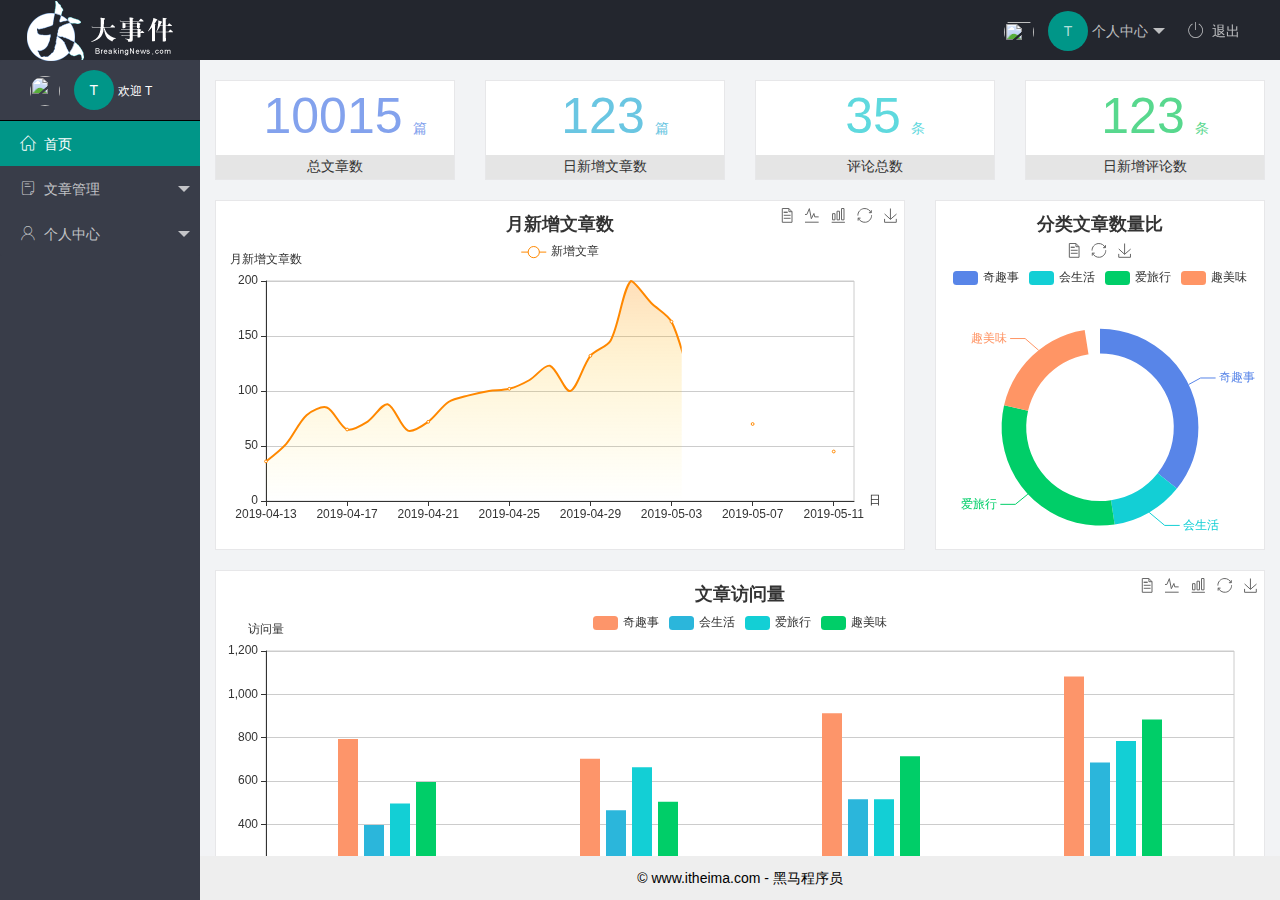
==== commit 9a84ab5d: "完成了后台首页功能" ====
--- a/home/index.html
+++ b/home/index.html
@@ -34,7 +34,9 @@
             </dl>
           </li>
           <li class="layui-nav-item">
-            <a href=""><span class="iconfont icon-tuichu"></span>退出</a>
+            <a href="javascript:;" id="loginoutBtn">
+              <span class="iconfont icon-tuichu"></span>退出
+            </a>
           </li>
         </ul>
       </div>
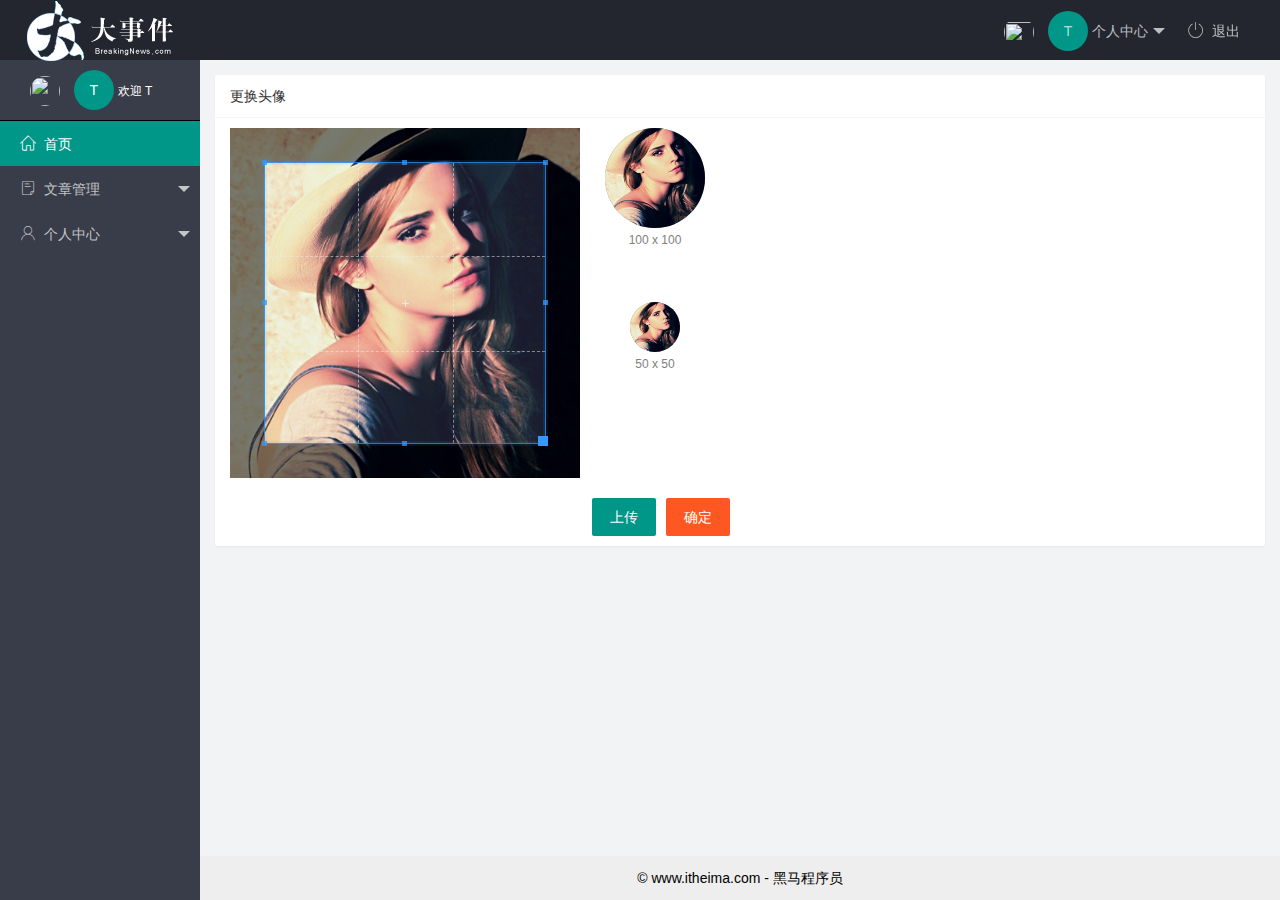
==== commit f21c5bdb: "个人中心完成" ====
--- a/home/index.html
+++ b/home/index.html
@@ -87,17 +87,17 @@
               >
               <dl class="layui-nav-child">
                 <dd>
-                  <a href="javascript:;"
+                  <a href="/user/user_info.html" target="layBody"
                     ><i class="layui-icon layui-icon-app"></i>基本资料</a
                   >
                 </dd>
                 <dd>
-                  <a href="javascript:;"
+                  <a href="/user/user_avatar.html" target="layBody"
                     ><i class="layui-icon layui-icon-app"></i>更换头像</a
                   >
                 </dd>
                 <dd>
-                  <a href="javascript:;"
+                  <a href="/user/reset_pwd.html" target="layBody"
                     ><i class="layui-icon layui-icon-app"></i>重置密码</a
                   >
                 </dd>
@@ -114,7 +114,7 @@
           width="100%"
           height="100%"
           name="layBody"
-          src="/home/dashboard.html"
+          src="/user/user_avatar.html"
           frameborder="0"
         ></iframe>
       </div>
--- a/assets/css/index.css
+++ b/assets/css/index.css
@@ -33,3 +33,8 @@
 .layui-side .userInfo {
   border-bottom: 1px solid #000;
 }
+
+iframe {
+  background-color: rgb(242, 243, 245);
+  /* padding: 15px; */
+}
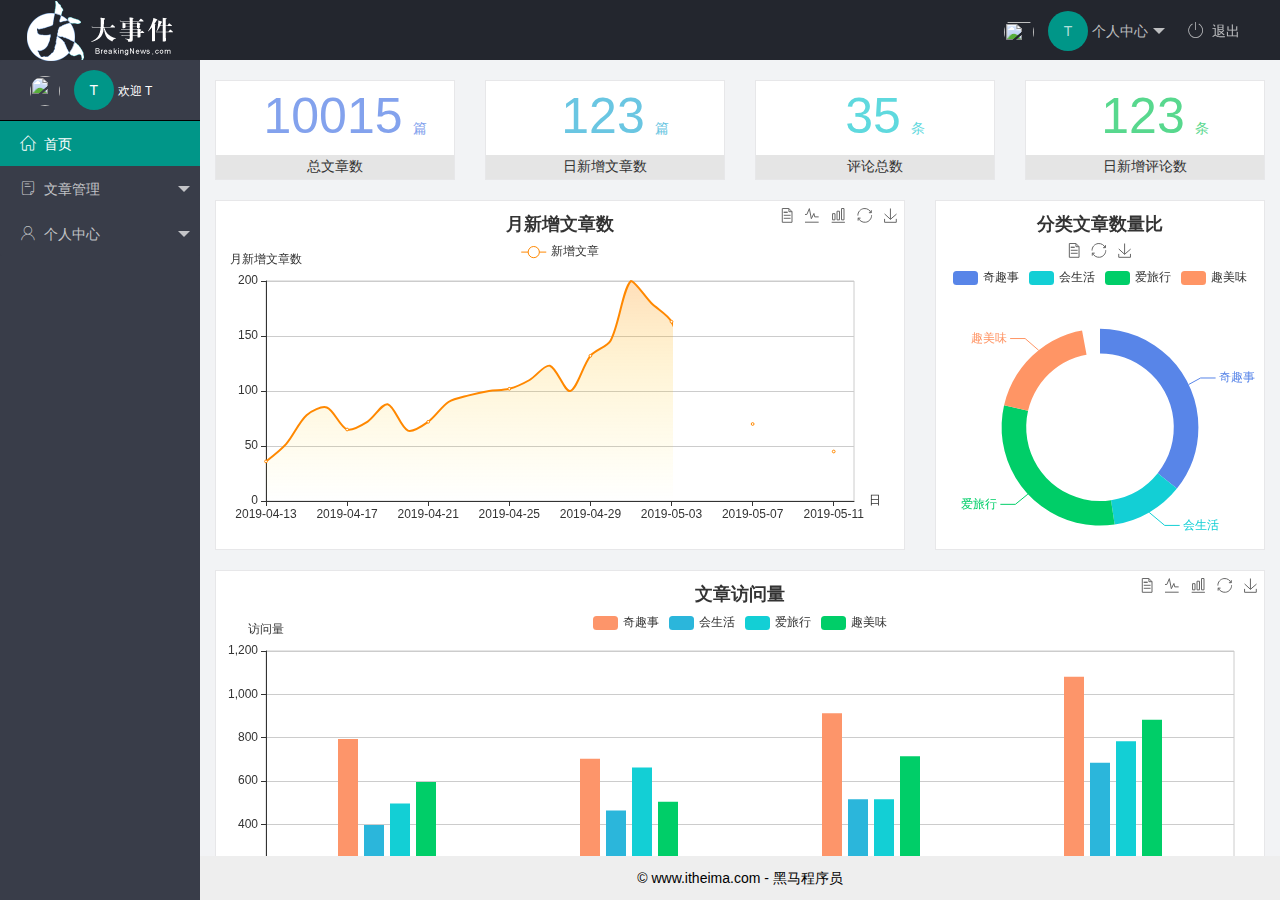
==== commit 50425f31: "文章管理完成" ====
--- a/home/index.html
+++ b/home/index.html
@@ -28,9 +28,15 @@
               个人中心
             </a>
             <dl class="layui-nav-child">
-              <dd><a href="javascript:;">基本资料</a></dd>
-              <dd><a href="javascript:;">更换头像</a></dd>
-              <dd><a href="javascript:;">重置密码</a></dd>
+              <dd>
+                <a href="/user/user_info.html" target="layBody">基本资料</a>
+              </dd>
+              <dd>
+                <a href="/user/user_avatar.html" target="layBody">更换头像</a>
+              </dd>
+              <dd>
+                <a href="/user/reset_pwd.html" target="layBody">重置密码</a>
+              </dd>
             </dl>
           </li>
           <li class="layui-nav-item">
@@ -65,17 +71,17 @@
               >
               <dl class="layui-nav-child">
                 <dd>
-                  <a href="javascript:;"
+                  <a href="/article/art_cate.html" target="layBody"
                     ><i class="layui-icon layui-icon-app"></i> 文章类别</a
                   >
                 </dd>
                 <dd>
-                  <a href="javascript:;"
+                  <a href="/article/art_list.html" target="layBody"
                     ><i class="layui-icon layui-icon-app"></i> 文章列表</a
                   >
                 </dd>
                 <dd>
-                  <a href="javascript:;"
+                  <a href="/article/art_pub.html" target="layBody"
                     ><i class="layui-icon layui-icon-app"></i> 发表文章</a
                   >
                 </dd>
@@ -114,7 +120,7 @@
           width="100%"
           height="100%"
           name="layBody"
-          src="/user/user_avatar.html"
+          src="/home/dashboard.html"
           frameborder="0"
         ></iframe>
       </div>
